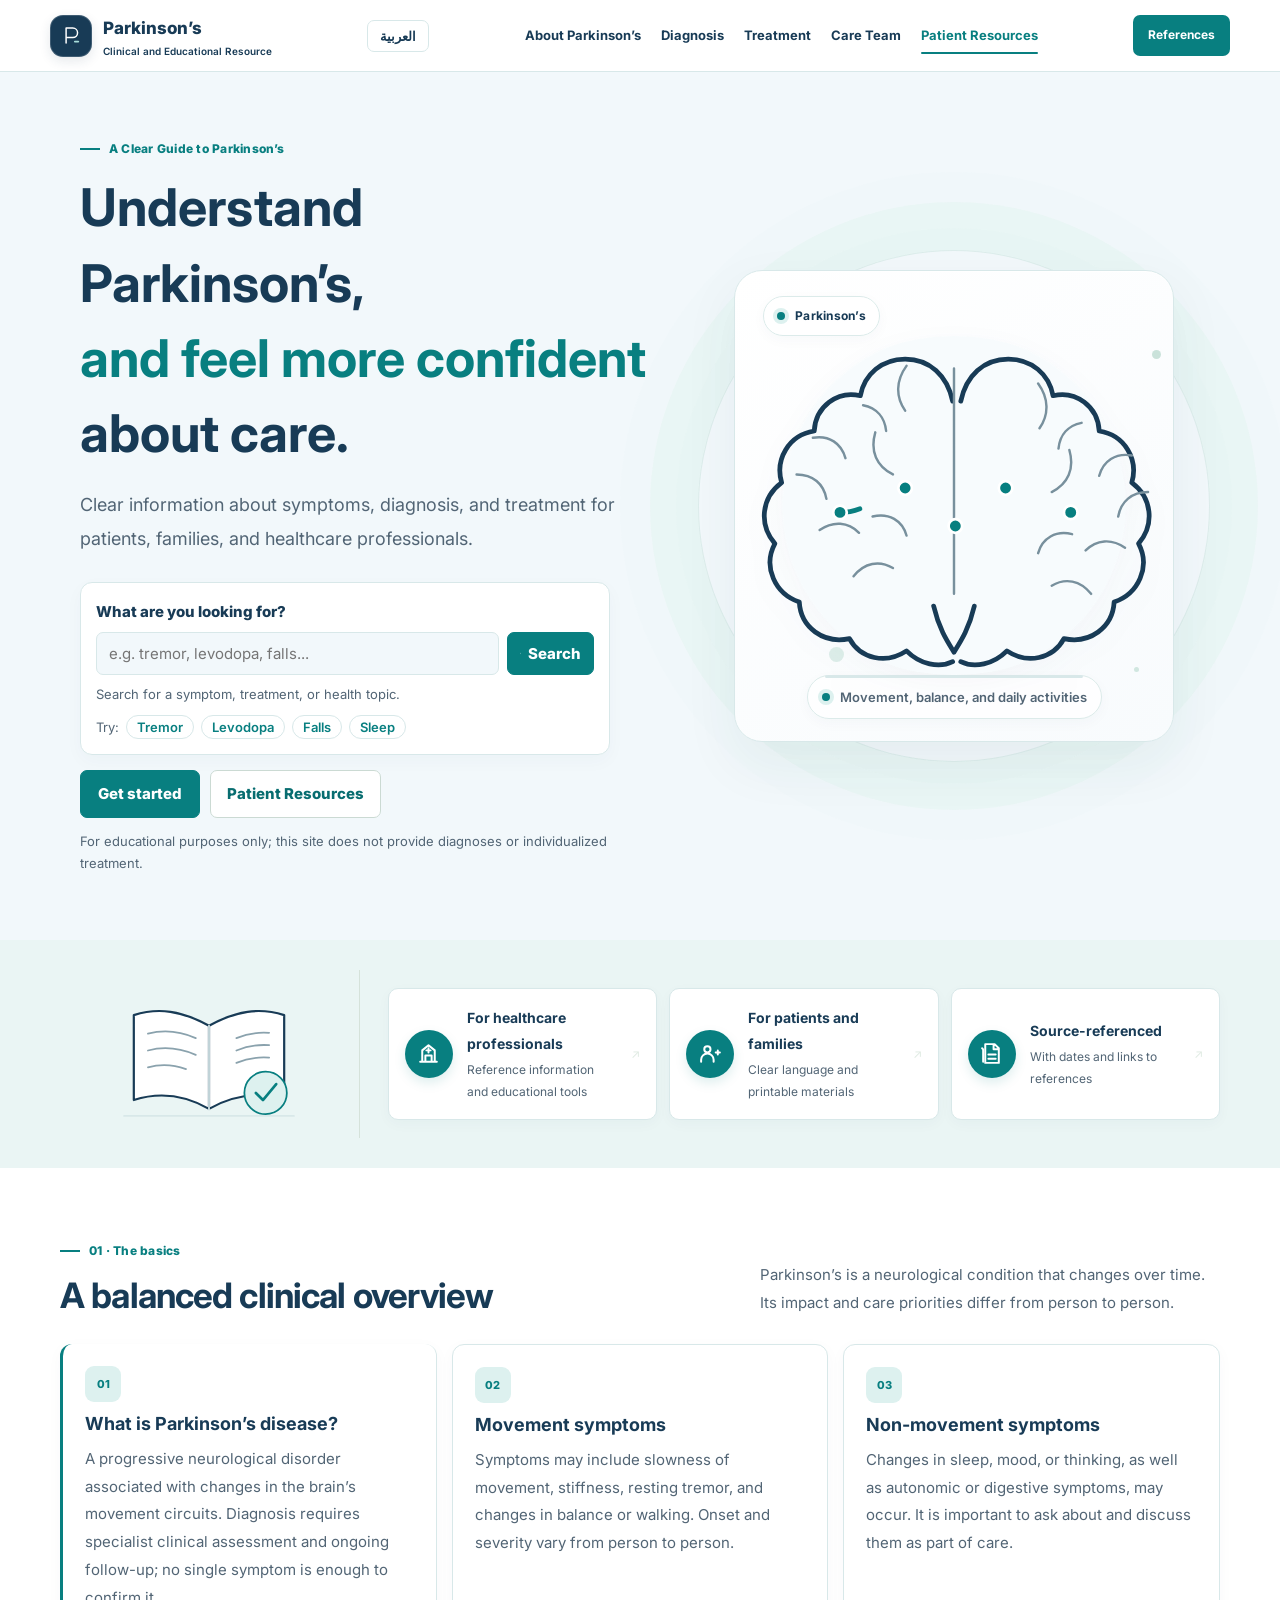
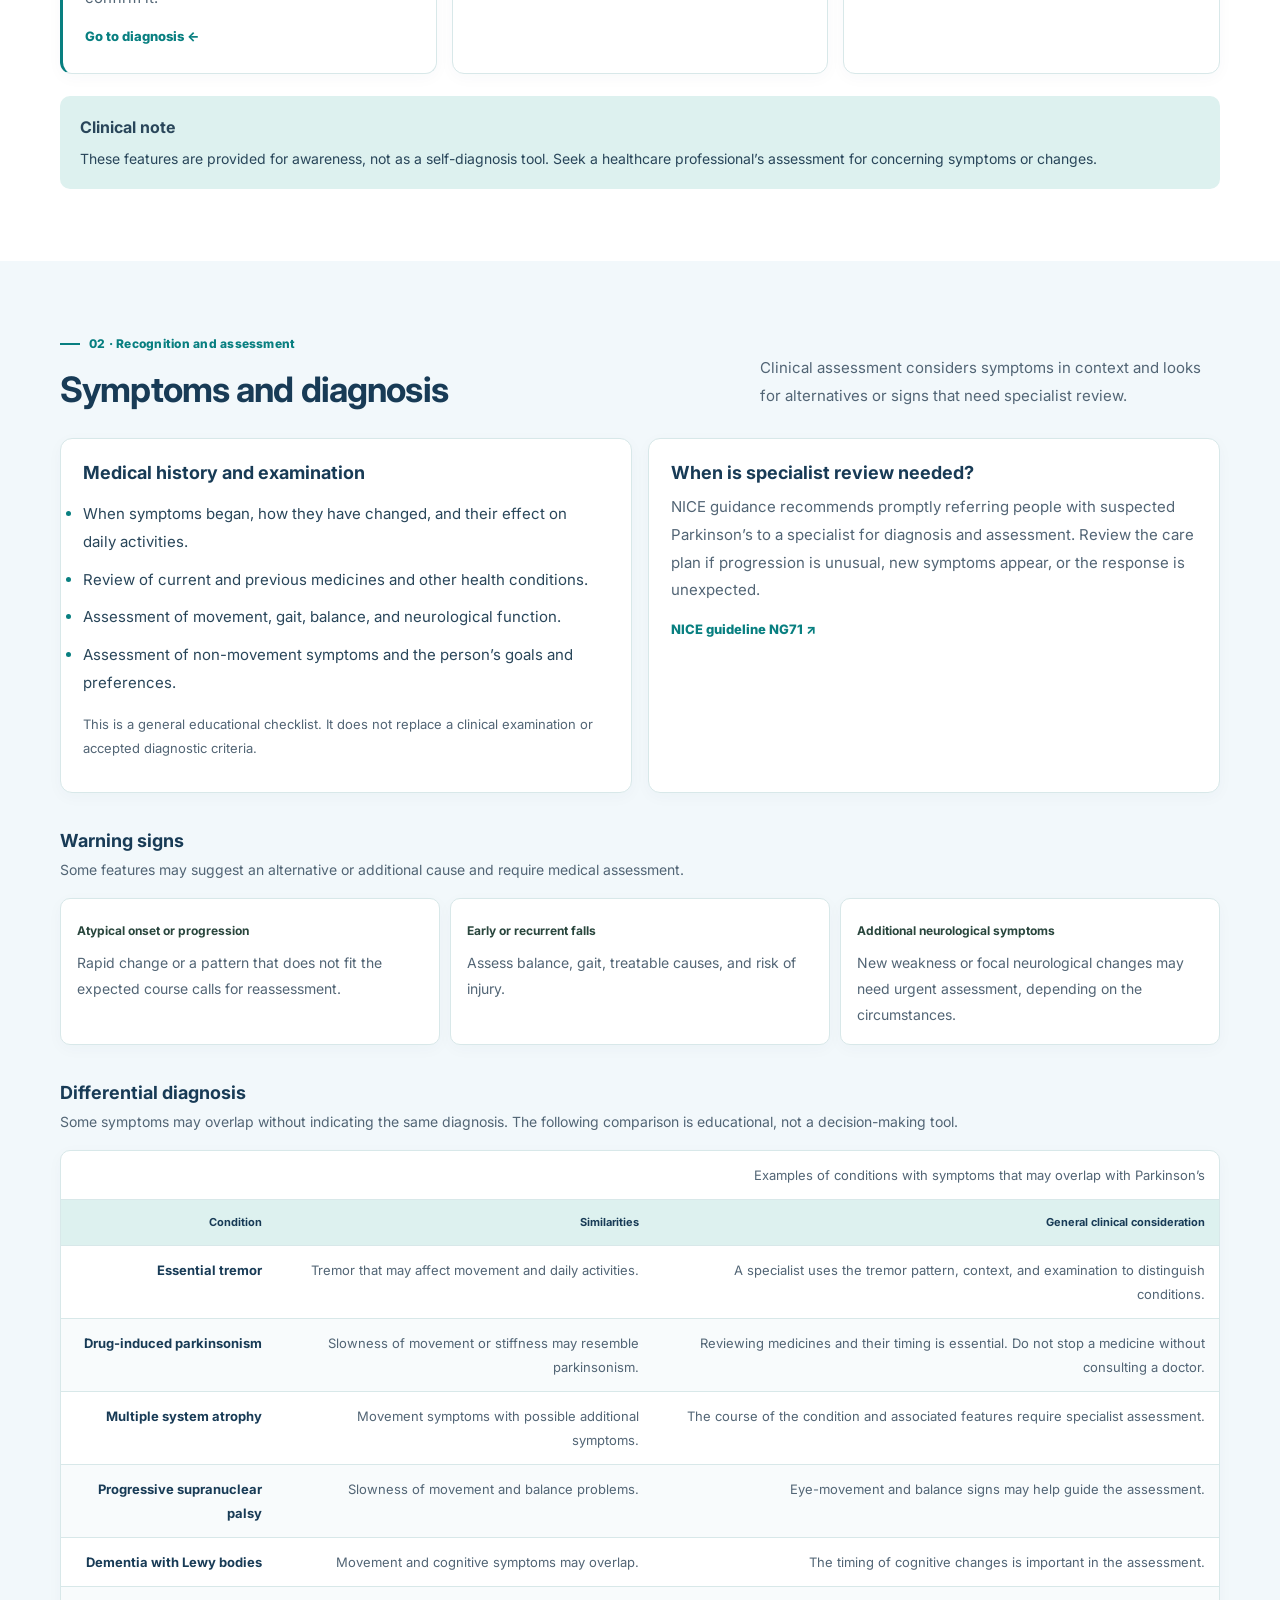
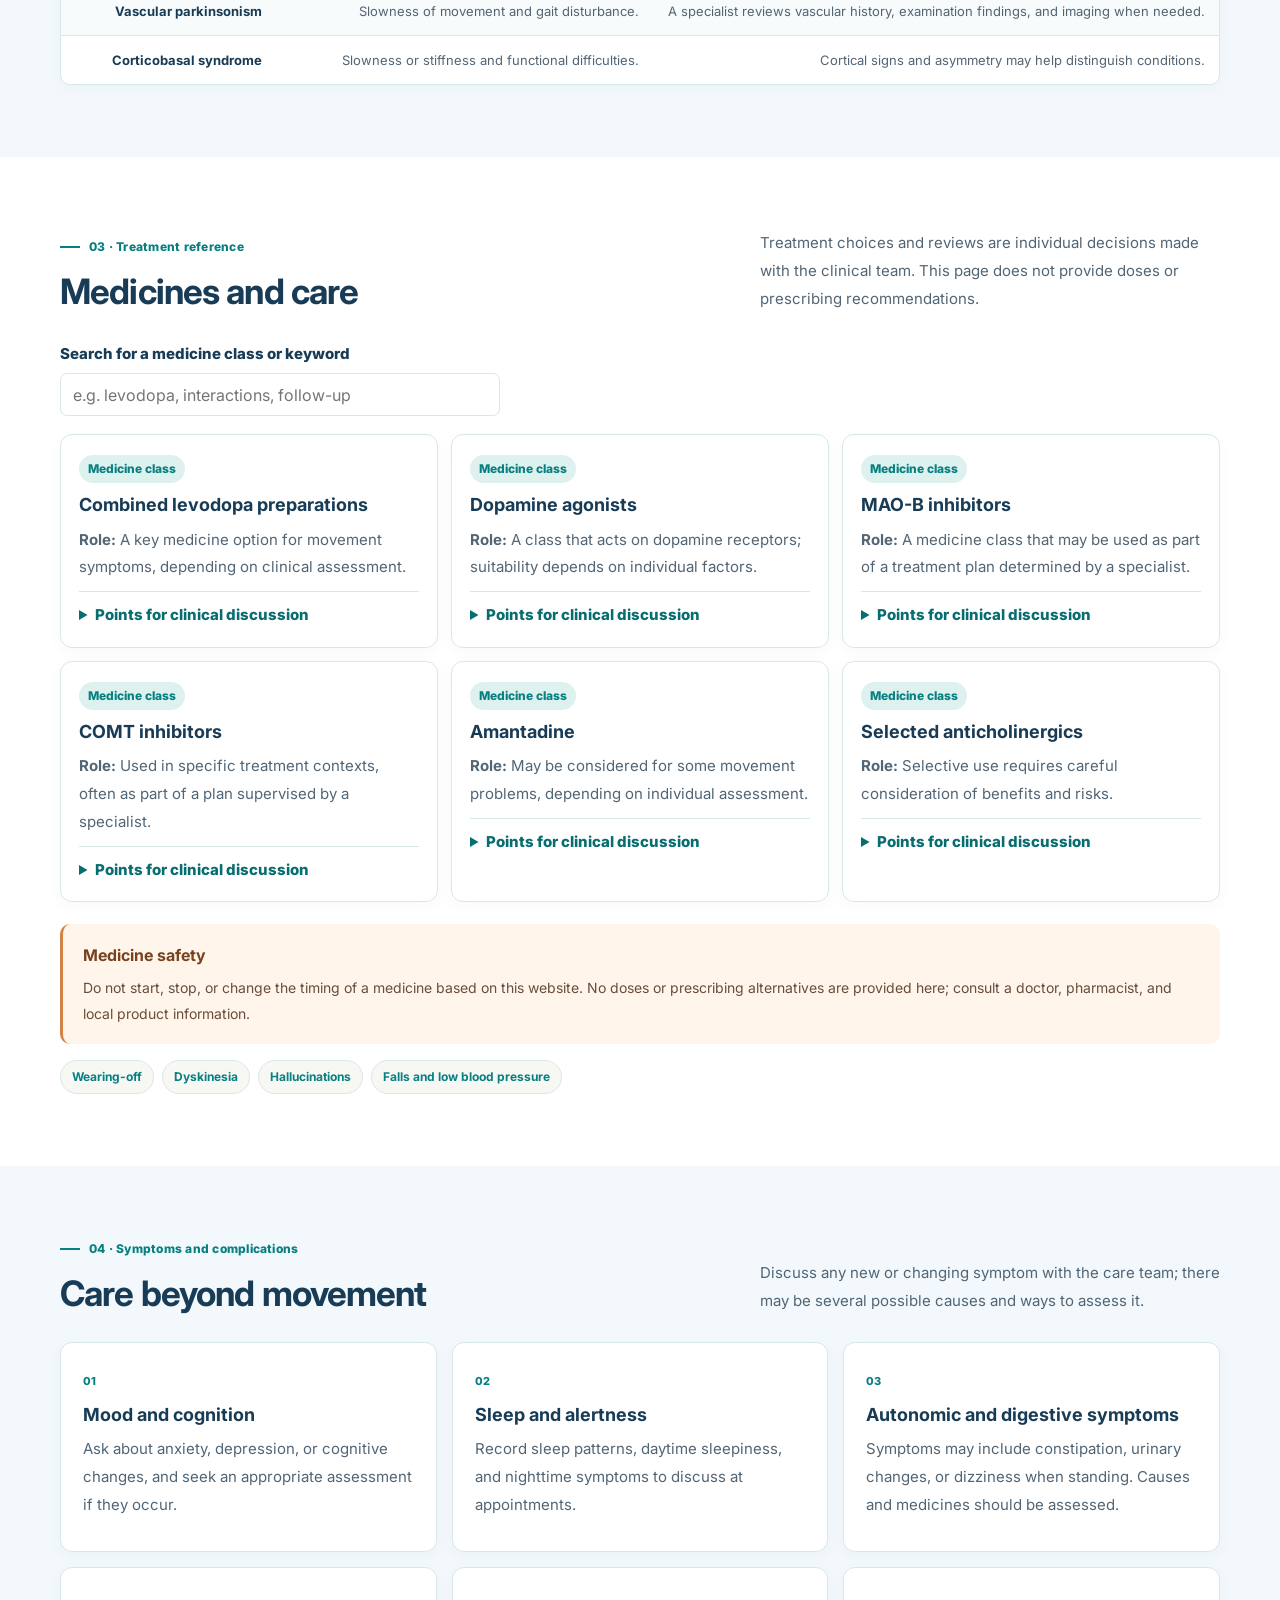
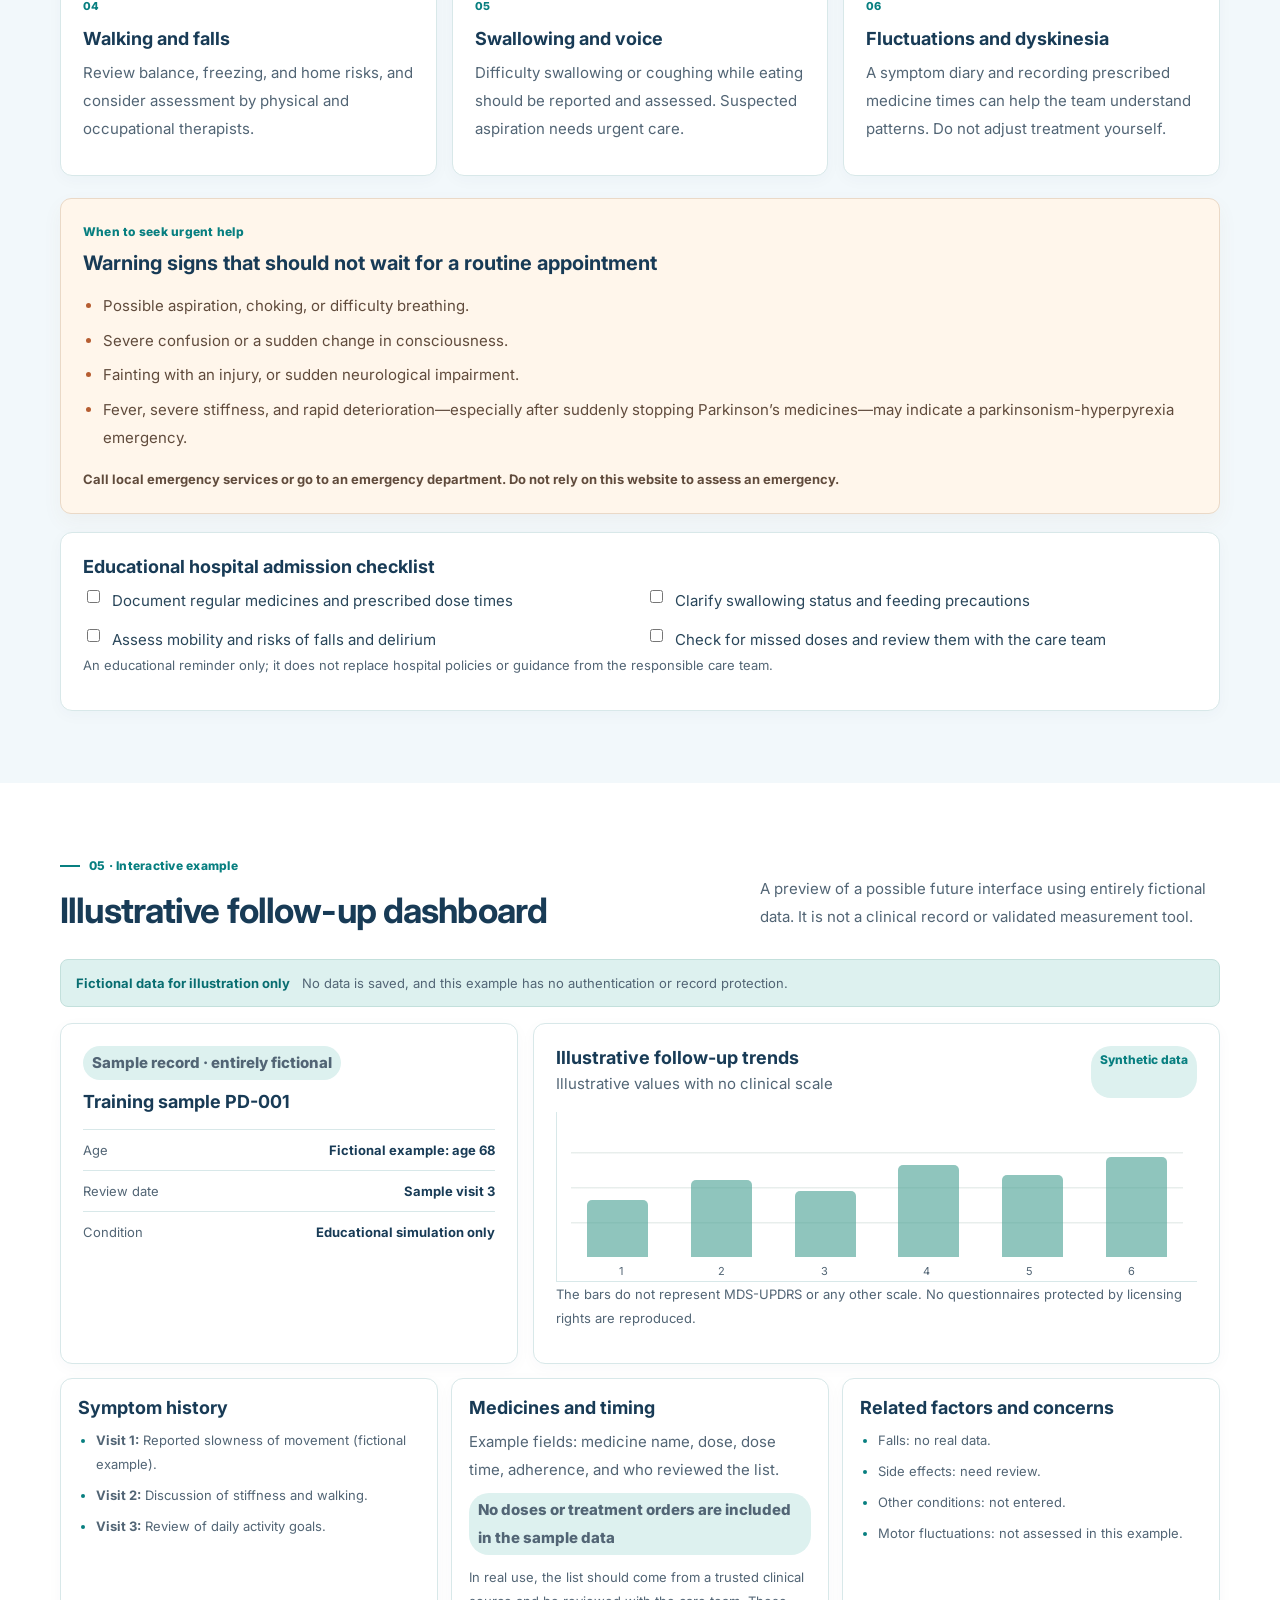
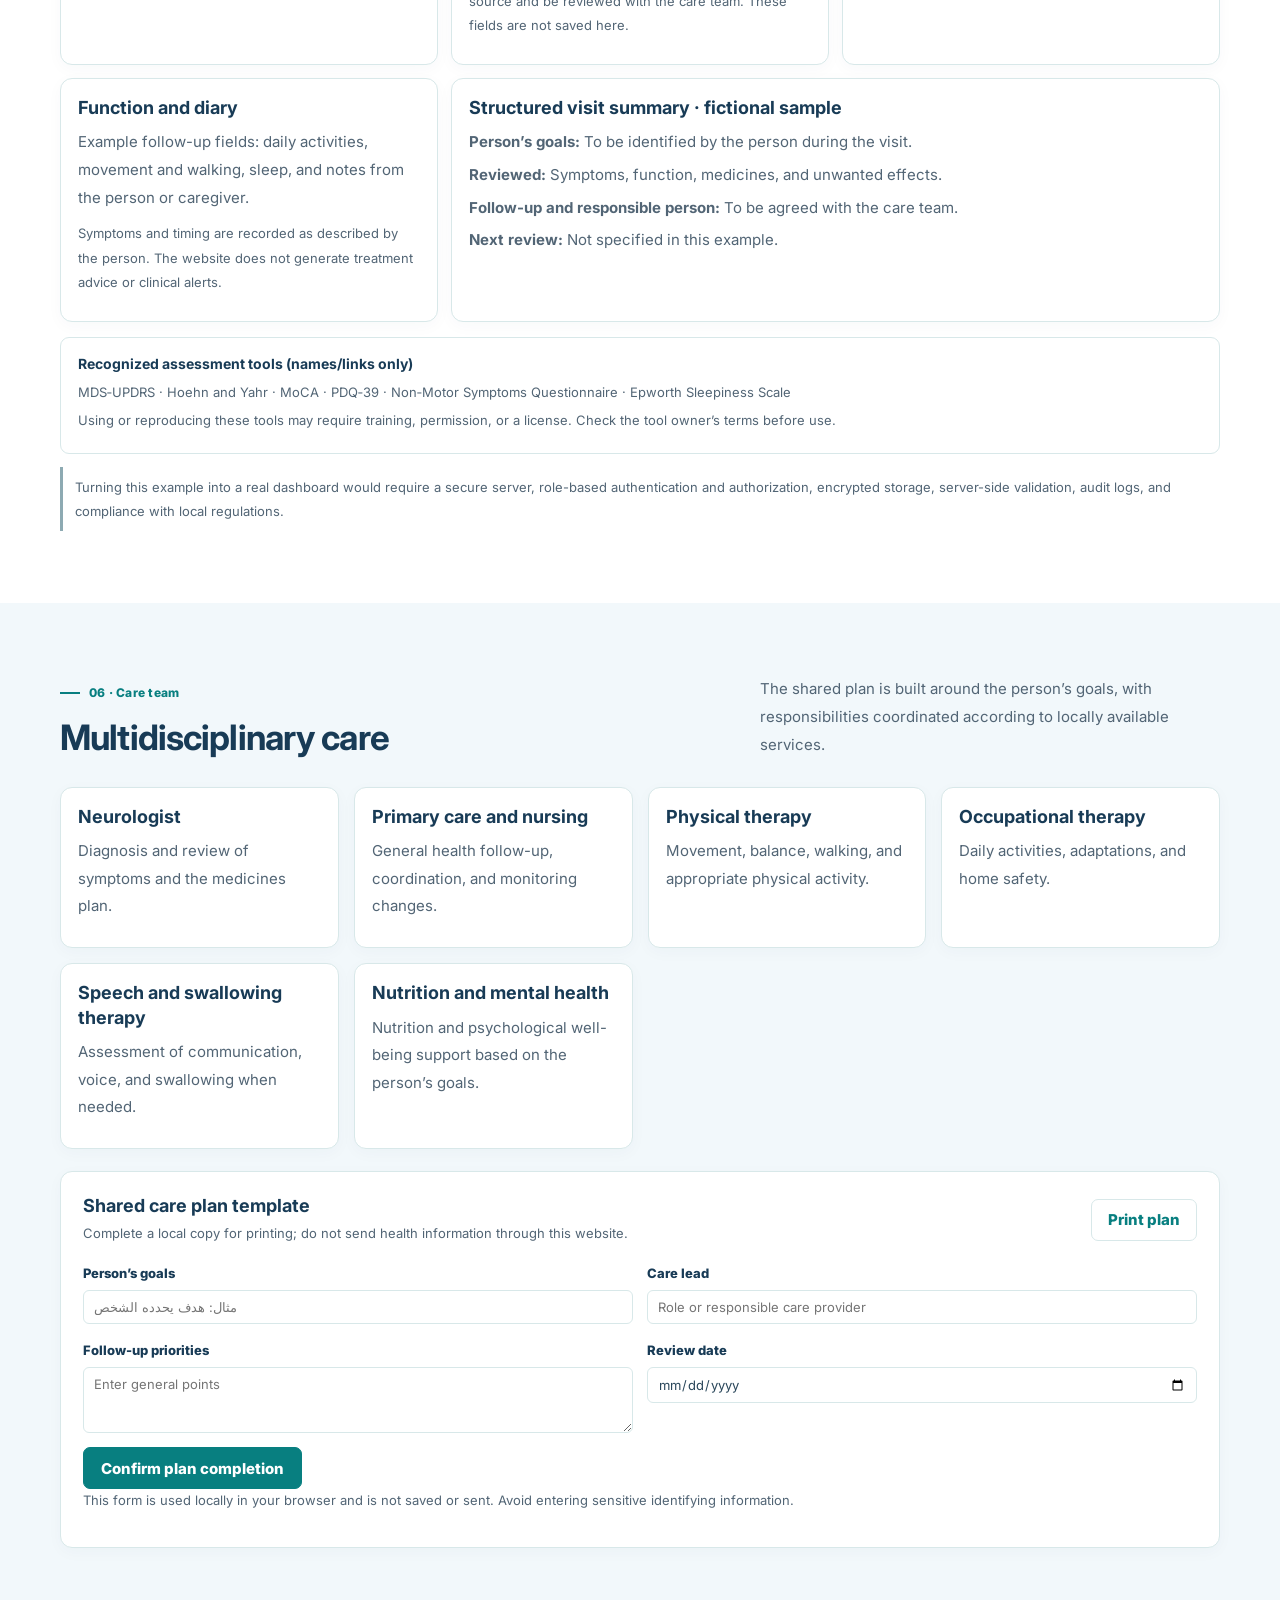
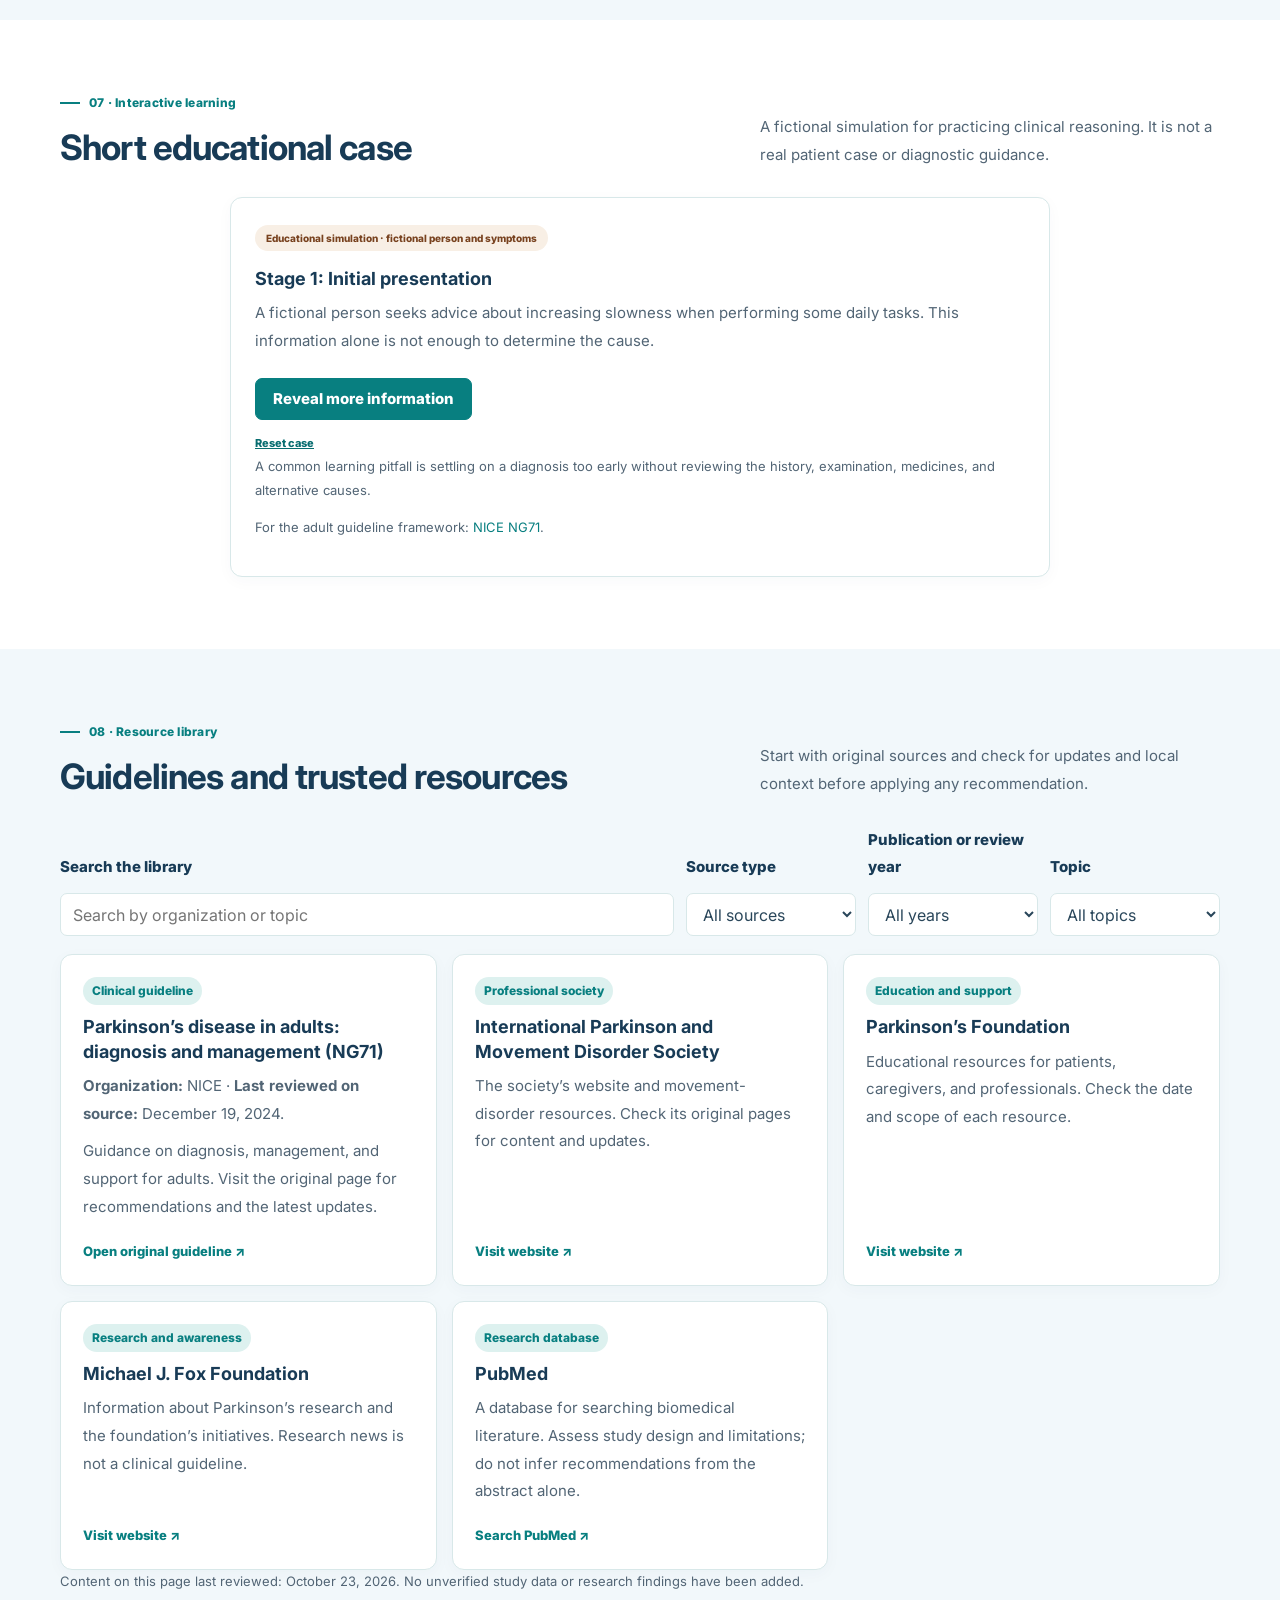
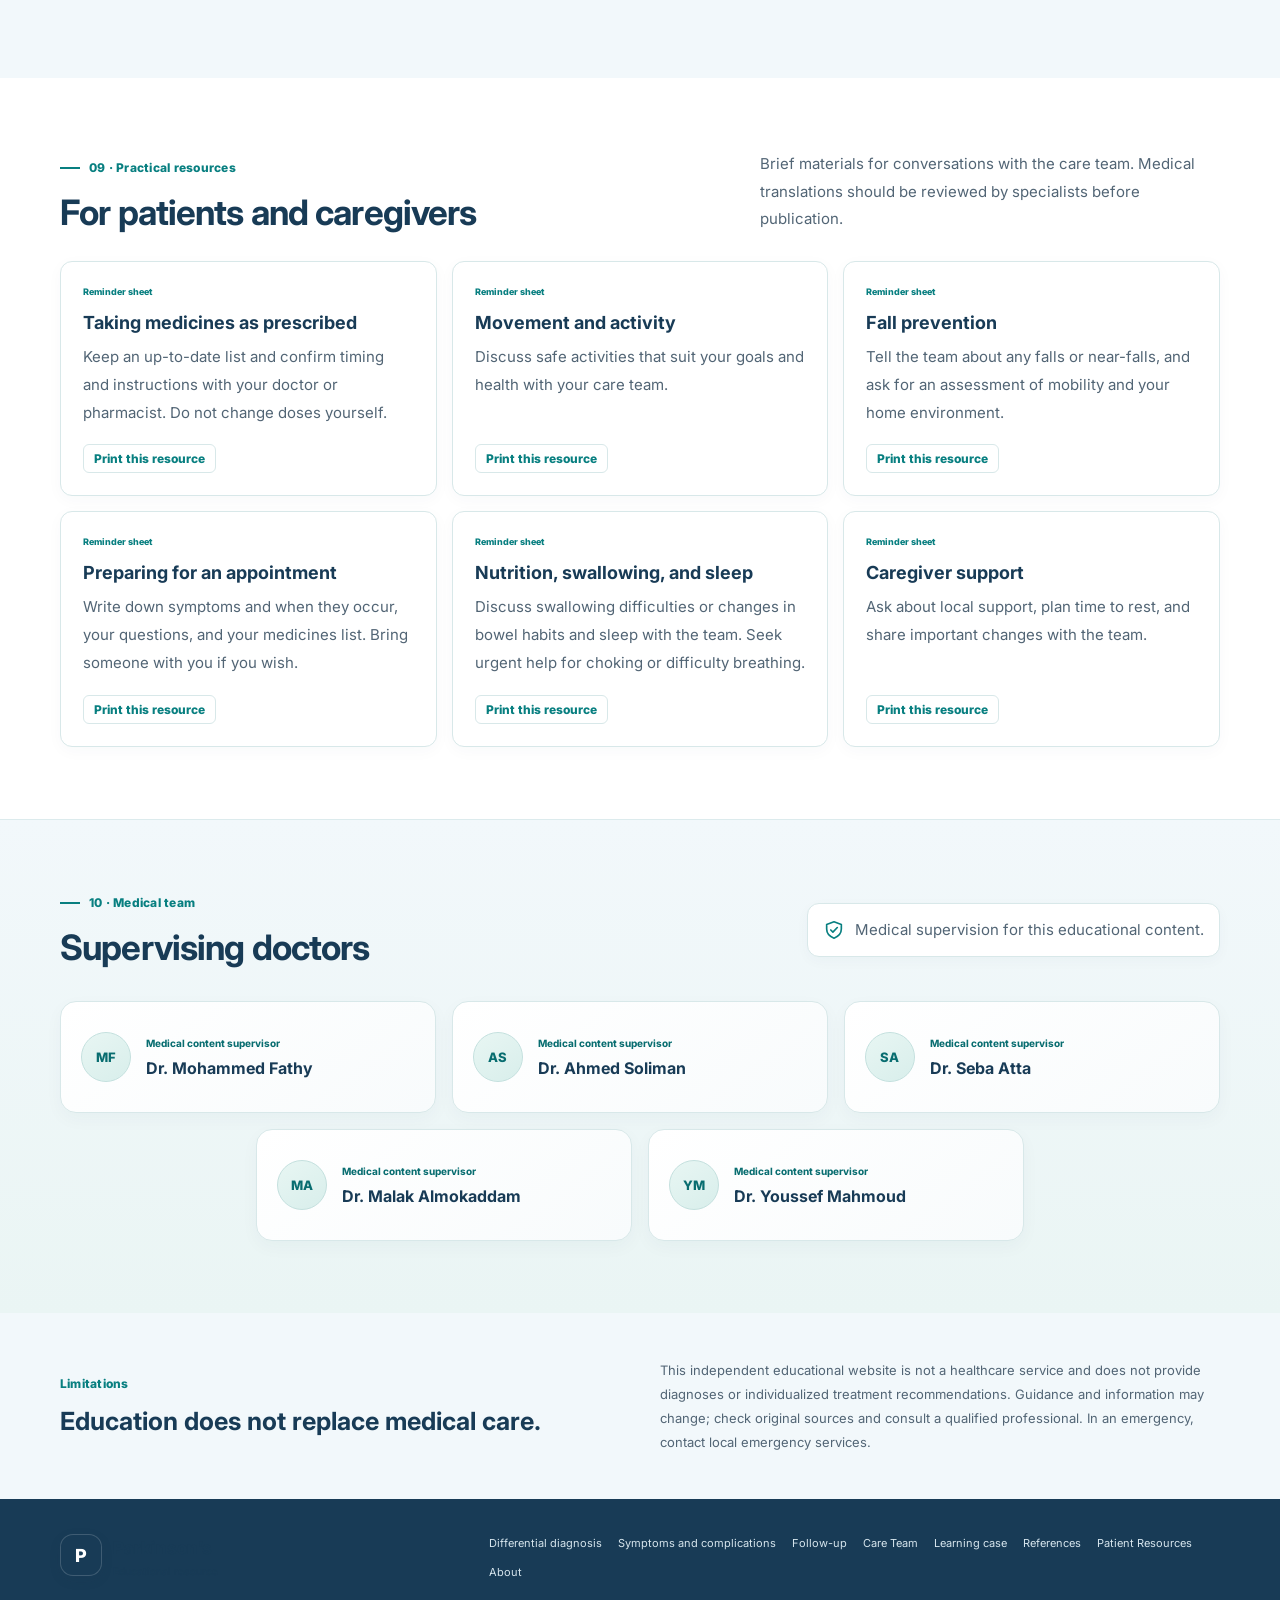
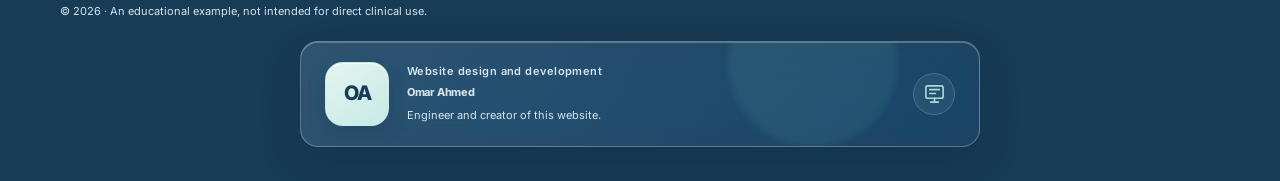
==== Finish Wepsite/index.html @ 9fa5487f "Add files via upload" ====
<!doctype html>
<html lang="en" dir="ltr">
  <head>
    <meta charset="UTF-8" />
    <meta name="viewport" content="width=device-width, initial-scale=1.0" />
    <meta
      name="description"
      content="An educational platform about Parkinson’s disease for healthcare professionals, patients, and caregivers."
    />
    <meta name="theme-color" content="#F2F8FB" />
    <title>Parkinson’s | Clinical and Educational Resource</title>
    <link rel="preconnect" href="https://fonts.googleapis.com" />
    <link rel="preconnect" href="https://fonts.gstatic.com" crossorigin />
    <link
      href="https://fonts.googleapis.com/css2?family=IBM+Plex+Sans+Arabic:wght@400;500;600;700&family=Inter:wght@400;500;600;700;800&display=swap"
      rel="stylesheet"
    />
    <link rel="stylesheet" href="style.css" />
    <script src="localize.js" defer></script>
    <script src="app.js" defer></script>
  </head>
  <body>
    <!-- رابط تجاوز الرأس والوصول إلى المحتوى -->
    <a class="skip-link" href="#main">تجاوز إلى المحتوى</a>
    <!-- رأس الموقع والهوية والتنقل بين الأقسام -->
    <header class="site-header">
      <a class="brand" href="#home" aria-label="باركنسون، الصفحة الرئيسية">
        <span class="brand-mark" aria-hidden="true">
          <svg viewBox="0 0 40 40" focusable="false">
            <path d="M12 31V9h10a7 7 0 0 1 0 14h-10"></path>
            <path d="M25 29h5"></path>
          </svg>
        </span>
        <span>باركنسون <small>مرجع سريري وتعليمي</small></span>
      </a>
      <button class="language-toggle" id="languageToggle" type="button" lang="ar" aria-label="Switch language to Arabic">العربية</button>
      <button
        class="menu-toggle"
        id="menuToggle"
        type="button"
        aria-expanded="false"
        aria-controls="primaryNav"
      >
        القائمة
      </button>
      <nav class="primary-nav" id="primaryNav" aria-label="التنقل الرئيسي">
        <a href="#overview">عن باركنسون</a>
        <a href="#diagnosis">التشخيص</a>
        <a href="#treatment">العلاج</a>
        <a href="#care">فريق الرعاية</a>
        <a href="#resources">موارد المرضى</a>
      </nav>
      <a class="header-cta" href="#library">المراجع</a>
    </header>

    <main id="main">
      <!-- الواجهة الرئيسية والبحث السريع في محتوى الموقع -->
      <section class="hero section-shell" id="home" aria-labelledby="heroTitle">
        <div class="hero-copy">
          <p class="eyebrow"><span></span> دليل عربي مبسّط</p>
          <h1 id="heroTitle">افهم باركنسون،<br /><em>وكن أقرب</em> <span>للرعاية.</span></h1>
          <p class="hero-lead">
            معلومات واضحة عن الأعراض والتشخيص والعلاج، للمرضى وعائلاتهم والمهنيين الصحيين.
          </p>
          <form class="global-search" id="globalSearchForm" role="search">
            <label for="globalSearch">عن ماذا تبحث؟</label>
            <div class="search-control">
              <input
                id="globalSearch"
                type="search"
                placeholder="مثال: الرعاش، ليفودوبا، السقوط..."
                aria-describedby="searchHint"
                autocomplete="off"
              />
              <button type="submit">
                <svg aria-hidden="true" viewBox="0 0 20 20" focusable="false">
                  <circle cx="8.5" cy="8.5" r="5.5"></circle>
                  <path d="m13 13 4 4"></path>
                </svg>
                <span>ابحث</span>
              </button>
            </div>
            <p class="search-hint" id="searchHint">ابحث عن عرض، علاج، أو موضوع صحي.</p>
            <div class="search-suggestions" aria-label="موضوعات مقترحة للبحث">
              <span>جرّب:</span>
              <button type="button" data-search-query="الرعاش">الرعاش</button>
              <button type="button" data-search-query="ليفودوبا">ليفودوبا</button>
              <button type="button" data-search-query="السقوط">السقوط</button>
              <button type="button" data-search-query="النوم">النوم</button>
            </div>
          </form>
          <div id="searchResults" class="search-results" role="region" aria-label="نتائج البحث" aria-live="polite" hidden></div>
          <div class="hero-actions">
            <a class="button button-primary" href="#overview">ابدأ من هنا</a>
            <a class="button button-secondary" href="#resources">موارد المرضى</a>
          </div>
          <p class="hero-disclaimer">
            محتوى تعليمي فقط؛ لا يقدّم تشخيصًا أو وصفة علاجية فردية.
          </p>
        </div>
        <div class="hero-art" aria-hidden="true">
          <div class="movement-visual">
            <div class="movement-visual-heading">
              <span class="movement-status"><span></span> <bdi dir="ltr">Parkinson’s</bdi></span>
            </div>
            <svg class="movement-illustration" viewBox="40 20 280 250" focusable="false">
              <path class="brain-outline" d="M179 68c-4-19-17-31-35-31-17 0-30 11-33 27-17-4-33 8-34 26-19 3-29 21-24 38-15 11-17 31-5 45-9 17 0 37 18 43 1 19 18 31 37 27 8 15 27 19 42 9 10 10 24 13 34 8m6-192c4-19 17-31 35-31 17 0 30 11 33 27 17-4 33 8 34 26 19 3 29 21 24 38 15 11 17 31 5 45 9 17 0 37-18 43-1 19-18 31-37 27-8 15-27 19-42 9-10 10-24 13-34 8"></path>
              <path class="brain-fold" d="M145 42c-8 11-8 23-1 33m-31-4c10 2 16 9 17 19m-54 5c12-2 21 4 24 15m-36 12c12 0 20 7 22 18m-5 23c10-7 21-6 29 2m-4 32c8-10 19-12 29-6m-13-100c-4 14 1 25 13 31m-15 31c12-3 22 3 25 14m97-112c8 11 8 23 1 33m31-4c-10 2-16 9-17 19m54 5c-12-2-21 4-24 15m36 12c-12 0-20 7-22 18m5 23c-10-7-21-6-29 2m4 32c-8-10-19-12-29-6m13-100c4 14-1 25-13 31m15 31c-12-3-22 3-25 14M180 44v166"></path>
              <path class="brain-stem" d="M165 219c4 17 10 26 15 34 5-8 11-17 15-34"></path>
              <path class="brain-pathway" d="M96 150c23 0 32-18 48-18 17 0 20 28 37 28s20-28 37-28c16 0 25 18 48 18"></path>
              <circle class="brain-node" cx="96" cy="150" r="5"></circle>
              <circle class="brain-node" cx="144" cy="132" r="5"></circle>
              <circle class="brain-node" cx="181" cy="160" r="5"></circle>
              <circle class="brain-node" cx="218" cy="132" r="5"></circle>
              <circle class="brain-node" cx="266" cy="150" r="5"></circle>
              <path class="brain-ground" d="M86 271h188"></path>
            </svg>
            <div class="movement-caption">
              <span class="movement-caption-mark" aria-hidden="true"></span>
              <span>الحركة والتوازن والأنشطة اليومية</span>
            </div>
          </div>
        </div>
      </section>

      <!-- بطاقات مختصرة توجّه الزوار إلى أهم مسارات الموقع -->
      <section class="trust-strip" aria-label="نطاق المنصة">
        <div class="trust-strip-visual" aria-hidden="true">
          <svg viewBox="0 0 260 190" focusable="false">
            <path class="resource-book" d="M45 51c28-9 54-5 85 12v94c-28-16-57-19-85-10V51Zm170 0c-28-9-54-5-85 12v94c28-16 57-19 85-10V51Z"></path>
            <path class="resource-line" d="M61 72c19-5 38-2 54 5m-54 14c19-5 38-2 54 5m-54 14c15-4 29-3 43 2m57-35c12-5 23-7 37-6m-37 20c12-5 23-7 37-6m-37 20c12-5 23-7 37-6"></path>
            <path class="resource-spine" d="M130 63v95"></path>
            <circle class="resource-seal" cx="194" cy="139" r="24"></circle>
            <path class="resource-check" d="m183 139 8 8 15-18"></path>
            <path class="resource-ground" d="M34 165h192"></path>
          </svg>
        </div>
        <div class="trust-cards">
          <a class="trust-card" href="#diagnosis">
            <span class="trust-icon" aria-hidden="true"><svg viewBox="0 0 24 24" focusable="false"><path d="M4 20h16M6 20V9l6-5 6 5v11M9 20v-6h6v6"></path><path d="M10 9h4m-2-2v4"></path></svg></span>
            <span class="trust-copy"><strong>للمهنيين الصحيين</strong><span>معلومات مرجعية وأدوات تعليمية</span></span>
            <span class="trust-arrow" aria-hidden="true">↗</span>
          </a>
          <a class="trust-card" href="#resources">
            <span class="trust-icon" aria-hidden="true"><svg viewBox="0 0 24 24" focusable="false"><circle cx="9" cy="8" r="3"></circle><path d="M3 20v-2a6 6 0 0 1 12 0v2m2-9h4m-2-2v4"></path></svg></span>
            <span class="trust-copy"><strong>للمرضى والعائلات</strong><span>لغة واضحة ومواد قابلة للطباعة</span></span>
            <span class="trust-arrow" aria-hidden="true">↗</span>
          </a>
          <a class="trust-card" href="#library">
            <span class="trust-icon" aria-hidden="true"><svg viewBox="0 0 24 24" focusable="false"><path d="M6 3h9l4 4v14H6zM14 3v5h5M9 13h7m-7 4h7"></path><path d="m3 7 1 1v12"></path></svg></span>
            <span class="trust-copy"><strong>مراجَع بالمصادر</strong><span>مع تاريخ وروابط مرجعية</span></span>
            <span class="trust-arrow" aria-hidden="true">↗</span>
          </a>
        </div>
      </section>

      <!-- أساسيات مرض باركنسون والأعراض الشائعة -->
      <section class="content-section section-shell" id="overview">
        <div class="section-heading">
          <div><p class="eyebrow"><span></span> 01 · الأساسيات</p><h2>نظرة سريرية متوازنة</h2></div>
          <p>باركنسون حالة عصبية تتطور بمرور الوقت، ويختلف تأثيرها وأولويات الرعاية بين الأشخاص.</p>
        </div>
        <div class="overview-grid">
          <article class="info-card feature-card">
            <span class="card-icon" aria-hidden="true">01</span>
            <h3>ما هو مرض باركنسون؟</h3>
            <p>اضطراب عصبي تنكّسي يرتبط بتغيرات في دوائر الحركة بالدماغ. يتطلب التشخيص تقييمًا سريريًا متخصصًا ومتابعة مستمرة؛ ولا يكفي عرض واحد لتأكيده.</p>
            <a href="#diagnosis">انتقل إلى التشخيص <span aria-hidden="true">←</span></a>
          </article>
          <article class="info-card">
            <span class="card-icon" aria-hidden="true">02</span>
            <h3>أعراض حركية</h3>
            <p>قد تشمل بطء الحركة، التيبّس، الرعاش أثناء الراحة، وتغيرات التوازن أو المشي. قد تختلف البداية والشدة من شخص لآخر.</p>
          </article>
          <article class="info-card">
            <span class="card-icon" aria-hidden="true">03</span>
            <h3>أعراض غير حركية</h3>
            <p>قد تظهر تغيرات في النوم أو المزاج أو التفكير، وأعراض ذاتية أو هضمية. من المهم السؤال عنها ومناقشتها ضمن الرعاية.</p>
          </article>
        </div>
        <aside class="callout callout-neutral">
          <strong>نقطة سريرية</strong>
          <p>السمات المذكورة للتوعية وليست أداة تشخيص ذاتي. اطلب تقييمًا من مختص عند وجود أعراض أو تغيرات مقلقة.</p>
        </aside>
      </section>

      <!-- معلومات التقييم والتشخيص والتشخيص التفريقي -->
      <section class="content-section section-tint" id="diagnosis">
        <div class="section-shell">
          <div class="section-heading">
            <div><p class="eyebrow"><span></span> 02 · التعرّف والتقييم</p><h2>الأعراض والتشخيص</h2></div>
            <p>التقييم السريري يضع الأعراض في سياقها، ويبحث عن بدائل وعلامات تستلزم مراجعة متخصصة.</p>
          </div>
          <div class="two-column">
            <article class="content-card">
              <h3>محاور الفحص والتاريخ المرضي</h3>
              <ul class="check-list">
                <li>بداية الأعراض وتطورها وتأثيرها على الأنشطة اليومية.</li>
                <li>مراجعة الأدوية الحالية والسابقة والأمراض المصاحبة.</li>
                <li>فحص الحركة والمشية والتوازن والوظيفة العصبية.</li>
                <li>تقييم الأعراض غير الحركية وأهداف الشخص وتفضيلاته.</li>
              </ul>
              <p class="small-note">هذه قائمة تعليمية عامة، ولا تحل محل الفحص السريري أو معايير التشخيص المعتمدة.</p>
            </article>
            <article class="content-card">
              <h3>متى تلزم مراجعة متخصصة؟</h3>
              <p>توصي إرشادات NICE بإحالة الأشخاص المشتبه بإصابتهم بباركنسون بسرعة إلى مختص للتشخيص والتقييم. تُراجع الخطة عند ظهور تطور غير معتاد، أو أعراض جديدة، أو استجابة غير متوقعة.</p>
              <a class="text-link" href="https://www.nice.org.uk/guidance/ng71" target="_blank" rel="noopener noreferrer">إرشادات NICE NG71 <span aria-hidden="true">↗</span></a>
            </article>
          </div>
          <div class="section-subheading"><h3>علامات تستدعي الانتباه</h3><p>قد تثير بعض السمات الشك في تشخيص بديل أو سبب إضافي وتحتاج تقديرًا طبيًا.</p></div>
          <div class="red-flag-grid">
            <article><strong>بداية أو تطور غير نمطي</strong><p>تغير سريع أو نمط لا يتوافق مع المسار المتوقع يستدعي إعادة التقييم.</p></article>
            <article><strong>سقوط مبكر أو متكرر</strong><p>قيّم التوازن والمشية والأسباب القابلة للعلاج ومخاطر الإصابة.</p></article>
            <article><strong>أعراض عصبية مصاحبة</strong><p>ضعف أو تغيرات عصبية بؤرية جديدة تحتاج تقييمًا عاجلًا بحسب السياق.</p></article>
          </div>
          <div class="section-subheading" id="differential"><h3>التشخيص التفريقي</h3><p>التشابه في بعض الأعراض لا يعني تطابق التشخيص؛ المقارنة التالية للتعليم وليست أداة قرار.</p></div>
          <div class="table-wrap">
            <table>
              <caption>أمثلة لحالات قد تتداخل أعراضها مع باركنسون</caption>
              <thead><tr><th scope="col">الحالة</th><th scope="col">وجه التشابه</th><th scope="col">اعتبار سريري عام</th></tr></thead>
              <tbody>
                <tr><th scope="row">الرعاش الأساسي</th><td>رعاش قد يؤثر على الحركة والمهام اليومية.</td><td>نمط الرعاش والسياق والفحص يساعد المختص في التمييز.</td></tr>
                <tr><th scope="row">باركنسونية دوائية</th><td>بطء حركة أو تيبّس قد يشبه الباركنسونية.</td><td>مراجعة الأدوية والتوقيت ضرورية؛ لا توقف دواءً دون الطبيب.</td></tr>
                <tr><th scope="row">ضمور الأجهزة المتعدد</th><td>أعراض حركية مع أعراض أخرى محتملة.</td><td>تطور الحالة والسمات المصاحبة يستلزمان تقييمًا متخصصًا.</td></tr>
                <tr><th scope="row">الشلل فوق النووي التقدمي</th><td>بطء حركة ومشكلات في التوازن.</td><td>علامات حركة العين والتوازن قد توجه التقييم.</td></tr>
                <tr><th scope="row">الخرف بأجسام ليوي</th><td>قد تتداخل أعراض الحركة والإدراك.</td><td>التاريخ الزمني للتغيرات المعرفية مهم في التقييم.</td></tr>
                <tr><th scope="row">الباركنسونية الوعائية</th><td>بطء الحركة واضطراب المشي.</td><td>التاريخ الوعائي والفحص والتصوير عند الحاجة يراجعها المختص.</td></tr>
                <tr><th scope="row">المتلازمة القشرية القاعدية</th><td>بطء أو تيبّس وصعوبات وظيفية.</td><td>العلامات القشرية وعدم التناظر قد تساعد على التمييز.</td></tr>
              </tbody>
            </table>
          </div>
        </div>
      </section>

      <!-- مرجع الفئات الدوائية وملاحظات السلامة -->
      <section class="content-section section-shell" id="treatment">
        <div class="section-heading">
          <div><p class="eyebrow"><span></span> 03 · مرجع علاجي</p><h2>الأدوية والرعاية</h2></div>
          <p>اختيار العلاج ومراجعته قرار فردي بين الشخص والفريق السريري. لا تتضمن هذه الصفحة جرعات أو توصيات وصفية.</p>
        </div>
        <label class="field-label medication-search" for="medicationSearch">ابحث عن فئة دوائية أو كلمة مفتاحية</label>
        <input class="text-input" id="medicationSearch" type="search" placeholder="مثل: ليفودوبا، التداخلات، المتابعة" />
        <div class="medication-grid" id="medicationGrid">
          <article class="medication-card" data-search="ليفودوبا كاربيدوبا ليفودوبا مثبط dopa decarboxylase حركية">
            <span class="tag">فئة دوائية</span><h3>مستحضرات ليفودوبا المركبة</h3>
            <p><b>الدور:</b> خيار دوائي أساسي للأعراض الحركية وفق التقييم السريري.</p>
            <details><summary>نقاط للنقاش السريري</summary><p>راجع الاستجابة الحركية، التقلبات، الآثار غير المرغوبة والتداخلات في ضوء المرجع الدوائي المحلي. تختلف المستحضرات وطرق الإعطاء.</p></details>
          </article>
          <article class="medication-card" data-search="ناهضات الدوبامين dopamine agonist">
            <span class="tag">فئة دوائية</span><h3>ناهضات الدوبامين</h3>
            <p><b>الدور:</b> فئة تؤثر على مستقبلات الدوبامين؛ ملاءمتها تعتمد على عوامل الشخص.</p>
            <details><summary>نقاط للنقاش السريري</summary><p>ناقش النعاس، السلوك الاندفاعي، الهلوسة، مخاطر السقوط والاحتياطات بحسب النشرة والإرشادات المحلية.</p></details>
          </article>
          <article class="medication-card" data-search="مثبطات mao-b سيليجيلين راساجيلين safinamide">
            <span class="tag">فئة دوائية</span><h3>مثبطات MAO‑B</h3>
            <p><b>الدور:</b> فئة دوائية قد تُستخدم ضمن خطة علاجية يحددها المختص.</p>
            <details><summary>نقاط للنقاش السريري</summary><p>تحقق من الأدوية المصاحبة والتداخلات والاحتياطات من مرجع دوائي موثوق قبل أي قرار.</p></details>
          </article>
          <article class="medication-card" data-search="مثبطات comt انتاكابون أوبكابون">
            <span class="tag">فئة دوائية</span><h3>مثبطات COMT</h3>
            <p><b>الدور:</b> تُستخدم في سياقات علاجية محددة، غالبًا ضمن خطة يشرف عليها مختص.</p>
            <details><summary>نقاط للنقاش السريري</summary><p>راجع الهدف العلاجي، الآثار الجانبية المحتملة والتداخلات المعتمدة على المستحضر.</p></details>
          </article>
          <article class="medication-card" data-search="أمانتادين dyskinesia خلل الحركة">
            <span class="tag">فئة دوائية</span><h3>أمانتادين</h3>
            <p><b>الدور:</b> قد يُنظر فيه لبعض المشكلات الحركية وفق التقييم الفردي.</p>
            <details><summary>نقاط للنقاش السريري</summary><p>ناقش الوظائف المعرفية والكلوية والآثار الجانبية المحتملة مع الطبيب والصيدلي.</p></details>
          </article>
          <article class="medication-card" data-search="مضادات الكولين anticholinergic رعاش">
            <span class="tag">فئة دوائية</span><h3>مضادات كولينية مختارة</h3>
            <p><b>الدور:</b> استخدام انتقائي يتطلب تقديرًا دقيقًا للمنافع والمخاطر.</p>
            <details><summary>نقاط للنقاش السريري</summary><p>تزداد أهمية مراجعة الآثار المعرفية والذاتية ومخاطر السقوط، خصوصًا لدى كبار السن.</p></details>
          </article>
        </div>
        <p id="medicationEmpty" class="empty-message" hidden>لا توجد فئات مطابقة. جرّب كلمة أخرى.</p>
        <aside class="callout callout-warning">
          <strong>تنبيه دوائي</strong>
          <p>لا تبدأ دواءً أو توقفه أو تغيّر توقيته اعتمادًا على هذا الموقع. لا تُدرج هنا جرعات أو بدائل وصفية؛ راجع الطبيب والصيدلي ومعلومات المستحضر المحلية.</p>
        </aside>
        <div class="scenario-links" aria-label="موضوعات سريرية شائعة">
          <a href="#complications">تذبذب نهاية الجرعة</a><a href="#complications">خلل الحركة</a><a href="#complications">الهلوسة</a><a href="#complications">السقوط وهبوط الضغط</a>
        </div>
      </section>

      <!-- الأعراض والمضاعفات ومتى تطلب الرعاية العاجلة -->
      <section class="content-section section-tint" id="complications">
        <div class="section-shell">
          <div class="section-heading">
            <div><p class="eyebrow"><span></span> 04 · الأعراض والمضاعفات</p><h2>رعاية تتجاوز الحركة</h2></div>
            <p>ناقش أي عرض جديد أو متغير مع الفريق المعالج؛ فقد تكون هناك أسباب متعددة وطرق تقييم مختلفة.</p>
          </div>
          <div class="complication-grid">
            <article><span>01</span><h3>المزاج والإدراك</h3><p>اسأل عن القلق أو الاكتئاب أو التغيرات المعرفية، واطلب تقييمًا مناسبًا عند ظهورها.</p></article>
            <article><span>02</span><h3>النوم واليقظة</h3><p>سجل نمط النوم والنعاس النهاري والأعراض الليلية لمناقشتها في الزيارة.</p></article>
            <article><span>03</span><h3>الجهاز الذاتي والهضم</h3><p>قد تشمل الأعراض الإمساك أو تغيرات التبول أو الدوخة عند الوقوف؛ يلزم تقييم الأسباب والأدوية.</p></article>
            <article><span>04</span><h3>المشي والسقوط</h3><p>راجع التوازن والتجمد ومخاطر المنزل، وفكر في تقييم العلاج الطبيعي والوظيفي.</p></article>
            <article><span>05</span><h3>البلع والصوت</h3><p>صعوبة البلع أو السعال مع الطعام تستدعي الإبلاغ والتقييم؛ الاشتباه بالشفط يحتاج عناية عاجلة.</p></article>
            <article><span>06</span><h3>التقلبات وخلل الحركة</h3><p>مفكرة الأعراض وتوقيت الأدوية كما وُصفت تساعد الفريق على فهم النمط، دون تعديل ذاتي للعلاج.</p></article>
          </div>
          <div class="urgent-panel">
            <div><p class="eyebrow">متى تطلب المساعدة العاجلة؟</p><h3>علامات إنذار لا تنتظر المراجعة الروتينية</h3></div>
            <ul>
              <li>اشتباه شفط أو اختناق أو صعوبة تنفس.</li>
              <li>ارتباك شديد أو تغير وعي مفاجئ.</li>
              <li>إغماء مع إصابة، أو عجز عصبي مفاجئ.</li>
              <li>حمّى وتيبّس شديد وتدهور حاد، خصوصًا بعد انقطاع مفاجئ عن أدوية باركنسون؛ احتمال متلازمة فرط الحرارة المرتبطة بالباركنسونية طارئ طبي.</li>
            </ul>
            <p>اتصل بخدمات الطوارئ المحلية أو توجّه إلى قسم الطوارئ. لا تعتمد على هذا الموقع لتقييم حالة عاجلة.</p>
          </div>
          <div class="content-card admission-card">
            <h3>قائمة مراجعة تعليمية عند دخول المستشفى</h3>
            <div class="checklist">
              <label><input type="checkbox" /> توثيق الأدوية المعتادة وتوقيت الجرعات الموصوفة</label>
              <label><input type="checkbox" /> توضيح حالة البلع واحتياطات التغذية</label>
              <label><input type="checkbox" /> تقييم الحركة ومخاطر السقوط والهذيان</label>
              <label><input type="checkbox" /> التحقق من الجرعات الفائتة ومراجعتها مع الفريق</label>
            </div>
            <p class="small-note">قائمة تذكير تعليمية؛ لا تستبدل سياسات المستشفى أو توجيه الفريق المسؤول.</p>
          </div>
        </div>
      </section>

      <!-- نموذج توضيحي لمتابعة الأعراض والبيانات -->
      <section class="content-section section-shell" id="monitoring">
        <div class="section-heading">
          <div><p class="eyebrow"><span></span> 05 · نموذج تفاعلي</p><h2>لوحة متابعة توضيحية</h2></div>
          <p>معاينة لواجهة مستقبلية باستخدام بيانات افتراضية بالكامل، وليست سجلًا سريريًا أو أداة قياس معتمدة.</p>
        </div>
        <div class="demo-banner"><strong>بيانات خيالية للتوضيح فقط</strong><span>لا تُحفظ أي بيانات، ولا توجد مصادقة أو حماية سجلات في هذا النموذج.</span></div>
        <div class="dashboard-grid">
          <article class="content-card demo-profile">
            <p class="tag">سجل تجريبي · خيالي بالكامل</p><h3>عينة تدريبية PD‑001</h3>
            <dl><div><dt>العمر</dt><dd>مثال افتراضي: ٦٨ عامًا</dd></div><div><dt>تاريخ المراجعة</dt><dd>زيارة تجريبية ٣</dd></div><div><dt>الحالة</dt><dd>محاكاة تعليمية فقط</dd></div></dl>
          </article>
          <article class="content-card chart-card">
            <div class="chart-heading"><div><h3>اتجاهات متابعة توضيحية</h3><p>قيم شكلية بلا مقياس سريري</p></div><span class="tag">بيانات اصطناعية</span></div>
            <div class="demo-chart" role="img" aria-label="رسم توضيحي لأشرطة افتراضية لا تمثل قياسات سريرية">
              <div class="chart-bars"><span style="--bar:42%"></span><span style="--bar:57%"></span><span style="--bar:49%"></span><span style="--bar:68%"></span><span style="--bar:61%"></span><span style="--bar:74%"></span></div>
              <div class="chart-labels"><span>١</span><span>٢</span><span>٣</span><span>٤</span><span>٥</span><span>٦</span></div>
            </div>
            <p class="small-note">لا تمثل الأعمدة MDS‑UPDRS أو أي مقياس؛ لم تُعرض استبيانات محمية بحقوق الترخيص.</p>
          </article>
        </div>
        <div class="dashboard-details">
          <article class="content-card">
            <h3>تاريخ الأعراض</h3>
            <ul class="demo-list"><li><b>زيارة ١:</b> بطء حركة مُبلّغ عنه (مثال خيالي).</li><li><b>زيارة ٢:</b> مناقشة التيبّس والمشي.</li><li><b>زيارة ٣:</b> مراجعة أهداف النشاط اليومي.</li></ul>
          </article>
          <article class="content-card">
            <h3>الأدوية والتوقيت</h3>
            <p>حقول العرض: اسم المستحضر، الجرعة، وقت الجرعة، الالتزام، والجهة التي راجعت القائمة.</p>
            <p class="tag">لا توجد جرعات أو أوامر علاجية ضمن بيانات العينة</p>
            <p class="small-note">في الاستخدام الحقيقي تُنقل القائمة من مصدر سريري موثوق وتُراجع مع الفريق؛ هذه الحقول غير محفوظة هنا.</p>
          </article>
          <article class="content-card">
            <h3>عوامل ومشكلات مرافقة</h3>
            <ul class="demo-list"><li>سقوط: لا توجد بيانات فعلية.</li><li>أعراض جانبية: تحتاج مراجعة.</li><li>أمراض مصاحبة: غير مدخلة.</li><li>تقلبات حركية: غير مقيمة في النموذج.</li></ul>
          </article>
          <article class="content-card">
            <h3>الوظيفة والمفكرة</h3>
            <p>حقول متابعة تجريبية: أنشطة يومية، حركة ومشي، نوم، وملاحظات الشخص أو مقدم الرعاية.</p>
            <p class="small-note">تُسجل الأعراض والتوقيت كما يصفهما الشخص؛ لا ينتج الموقع توصية علاجية أو تنبيهًا سريريًا.</p>
          </article>
          <article class="content-card visit-summary">
            <h3>ملخص زيارة منظم · عينة خيالية</h3>
            <p><b>أهداف الشخص:</b> يحددها الشخص في الزيارة.</p>
            <p><b>ما تمت مراجعته:</b> الأعراض، الوظيفة، الأدوية والآثار غير المرغوبة.</p>
            <p><b>المتابعة والمسؤول:</b> تُتفق مع الفريق المعالج.</p>
            <p><b>موعد المراجعة التالي:</b> غير محدد في هذا المثال.</p>
          </article>
        </div>
        <div class="assessment-list">
          <h3>أدوات تقييم معروفة (روابط/أسماء فقط)</h3>
          <p>MDS‑UPDRS · Hoehn and Yahr · MoCA · PDQ‑39 · Non‑Motor Symptoms Questionnaire · Epworth Sleepiness Scale</p>
          <p class="small-note">استخدام الأدوات أو إعادة إنتاجها قد يتطلب تدريبًا أو إذنًا أو ترخيصًا. تحقّق من شروط مالك الأداة قبل الاستخدام.</p>
        </div>
        <p class="backend-note">يتطلب تحويل هذا النموذج إلى لوحة فعلية: خادمًا آمنًا، مصادقة وتفويضًا حسب الدور، تخزينًا مشفرًا، تحققًا خادميًا، وسجلات تدقيق وامتثالًا للأنظمة المحلية.</p>
      </section>

      <!-- فريق الرعاية وقالب خطة الرعاية المشتركة -->
      <section class="content-section section-tint" id="care">
        <div class="section-shell">
          <div class="section-heading">
            <div><p class="eyebrow"><span></span> 06 · فريق الرعاية</p><h2>رعاية متعددة التخصصات</h2></div>
            <p>تُبنى الخطة المشتركة حول أهداف الشخص، وتُنسق المسؤوليات بحسب الخدمات المتاحة محليًا.</p>
          </div>
          <div class="team-grid">
            <article><h3>طبيب أعصاب</h3><p>التشخيص ومراجعة الأعراض والخطة الدوائية.</p></article>
            <article><h3>الرعاية الأولية والتمريض</h3><p>متابعة الصحة العامة والتنسيق وملاحظة التغيرات.</p></article>
            <article><h3>العلاج الطبيعي</h3><p>الحركة والتوازن والمشي والنشاط البدني المناسب.</p></article>
            <article><h3>العلاج الوظيفي</h3><p>الأنشطة اليومية والتكيفات وسلامة البيئة المنزلية.</p></article>
            <article><h3>علاج النطق والبلع</h3><p>تقييم التواصل والصوت والبلع عند الحاجة.</p></article>
            <article><h3>التغذية والصحة النفسية</h3><p>دعم التغذية والرفاه النفسي بحسب أهداف الشخص.</p></article>
          </div>
          <div class="care-plan-wrap">
            <div class="care-plan-heading"><div><h3>قالب خطة رعاية مشتركة</h3><p>املأ نسخة محلية للطباعة؛ لا ترسل معلومات صحية عبر الموقع.</p></div><button class="button button-secondary print-button" id="printCarePlan" type="button">طباعة الخطة</button></div>
            <form id="carePlanForm" class="care-plan-form">
              <label>أهداف الشخص<input name="goals" type="text" placeholder="مثال: هدف يحدده الشخص" required /></label>
              <label>مسؤول الرعاية<input name="owner" type="text" placeholder="الدور أو مقدم الرعاية المسؤول" required /></label>
              <label>أولويات المتابعة<textarea name="priorities" rows="3" placeholder="اكتب نقاطًا عامة" required></textarea></label>
              <label>موعد المراجعة<input name="reviewDate" type="date" required /></label>
              <button class="button button-primary" type="submit">تأكيد اكتمال القالب</button>
              <p class="form-message" id="carePlanMessage" role="status" aria-live="polite"></p>
            </form>
            <p class="small-note">يُستخدم النموذج محليًا في المتصفح ولا يُحفظ أو يُرسل؛ تجنب إدخال بيانات تعريفية حساسة.</p>
          </div>
        </div>
      </section>

      <!-- حالة تعليمية تفاعلية للتدريب -->
      <section class="content-section section-shell" id="learning">
        <div class="section-heading">
          <div><p class="eyebrow"><span></span> 07 · تعلم تفاعلي</p><h2>حالة تعليمية قصيرة</h2></div>
          <p>محاكاة خيالية للتدريب على التفكير السريري، وليست حالة مريض حقيقي أو إرشادًا تشخيصيًا.</p>
        </div>
        <article class="case-card">
          <div class="case-label">محاكاة تعليمية · شخصية وأعراض خيالية</div>
          <div id="caseStage" aria-live="polite">
            <h3>المرحلة ١: العرض الأولي</h3>
            <p>شخص افتراضي يراجع بسبب بطء متزايد في أداء بعض المهام اليومية. لا تكفي هذه المعلومة وحدها لتحديد سبب الأعراض.</p>
            <button class="button button-primary" id="caseNext" type="button">اكشف مزيدًا من المعلومات</button>
          </div>
          <div id="caseQuestion" class="case-question" hidden>
            <h3>ما الخطوة التعليمية الأنسب التالية؟</h3>
            <fieldset>
              <legend>اختر إجابة واحدة</legend>
              <label><input type="radio" name="caseAnswer" value="a" /> تأكيد التشخيص اعتمادًا على العرض وحده.</label>
              <label><input type="radio" name="caseAnswer" value="b" /> أخذ تاريخ وفحص سريري ومراجعة الأدوية والبدائل.</label>
              <label><input type="radio" name="caseAnswer" value="c" /> بدء علاج دوائي دون تقييم إضافي.</label>
            </fieldset>
            <button class="button button-primary" id="caseSubmit" type="button">اعرض التغذية الراجعة</button>
            <p id="caseFeedback" class="feedback" role="status" aria-live="polite"></p>
          </div>
          <button class="text-button" id="caseReset" type="button">إعادة الحالة</button>
          <p class="small-note">خطأ شائع في الممارسة التعليمية: تثبيت التشخيص مبكرًا دون مراجعة التاريخ والفحص والأدوية والأسباب البديلة.</p>
          <p class="small-note">للاطلاع على إطار الإرشادات للبالغين: <a href="https://www.nice.org.uk/guidance/ng71" target="_blank" rel="noopener noreferrer">NICE NG71</a>.</p>
        </article>
      </section>

      <!-- مكتبة الإرشادات والمصادر المرجعية -->
      <section class="content-section section-tint" id="library">
        <div class="section-shell">
          <div class="section-heading">
            <div><p class="eyebrow"><span></span> 08 · مكتبة المصادر</p><h2>إرشادات ومصادر موثوقة</h2></div>
            <p>ابدأ بالمصادر الأصلية، وتحقق من التحديثات والسياق المحلي قبل تطبيق أي توصية.</p>
          </div>
          <div class="library-tools">
            <label class="field-label" for="librarySearch">ابحث في المكتبة</label>
            <input class="text-input" id="librarySearch" type="search" placeholder="ابحث بالجهة أو الموضوع" />
            <label class="field-label" for="libraryType">نوع المصدر</label>
            <select class="text-input" id="libraryType"><option value="all">كل المصادر</option><option value="guideline">إرشادات</option><option value="organization">منظمة/تثقيف</option><option value="database">قاعدة أبحاث</option></select>
            <label class="field-label" for="libraryYear">سنة النشر أو المراجعة</label>
            <select class="text-input" id="libraryYear"><option value="all">كل السنوات</option><option value="2024">2024</option><option value="unknown">غير مذكورة هنا</option></select>
            <label class="field-label" for="libraryTopic">الموضوع</label>
            <select class="text-input" id="libraryTopic"><option value="all">كل الموضوعات</option><option value="clinical">إرشادات سريرية</option><option value="education">تثقيف ودعم</option><option value="research">أبحاث</option></select>
          </div>
          <div class="resource-grid" id="libraryEntries">
            <article class="resource-card" data-type="guideline" data-year="2024" data-topic="clinical" data-search="nice ng71 guideline diagnosis management parkinsons disease">
              <span class="tag">إرشاد سريري</span><h3>Parkinson’s disease in adults: diagnosis and management (NG71)</h3>
              <p><b>الجهة:</b> NICE · <b>آخر مراجعة ظاهرة بالمصدر:</b> 19 ديسمبر 2024.</p>
              <p>إرشاد حول التشخيص والتدبير والدعم للأشخاص البالغين. راجع الصفحة الأصلية لمعرفة التوصيات وآخر التحديثات.</p>
              <a href="https://www.nice.org.uk/guidance/ng71" target="_blank" rel="noopener noreferrer">فتح الإرشاد الأصلي ↗</a>
            </article>
            <article class="resource-card" data-type="organization" data-year="unknown" data-topic="clinical" data-search="international parkinson movement disorder society mds">
              <span class="tag">جمعية تخصصية</span><h3>International Parkinson and Movement Disorder Society</h3>
              <p>موقع الجمعية وموارد اضطرابات الحركة. تُراجع صفحاتها الأصلية للتحقق من المحتوى والتحديثات.</p>
              <a href="https://www.movementdisorders.org" target="_blank" rel="noopener noreferrer">زيارة الموقع ↗</a>
            </article>
            <article class="resource-card" data-type="organization" data-year="unknown" data-topic="education" data-search="parkinson foundation patient caregiver education">
              <span class="tag">تثقيف ودعم</span><h3>Parkinson’s Foundation</h3>
              <p>مصادر تثقيفية للمرضى ومقدمي الرعاية والمهنيين؛ راجع تاريخ كل مادة ونطاقها.</p>
              <a href="https://www.parkinson.org" target="_blank" rel="noopener noreferrer">زيارة الموقع ↗</a>
            </article>
            <article class="resource-card" data-type="organization" data-year="unknown" data-topic="research" data-search="michael j fox foundation research parkinson">
              <span class="tag">بحث وتوعية</span><h3>Michael J. Fox Foundation</h3>
              <p>معلومات عن أبحاث باركنسون ومبادرات المؤسسة. الأخبار البحثية لا تعادل إرشادًا سريريًا.</p>
              <a href="https://www.michaeljfox.org" target="_blank" rel="noopener noreferrer">زيارة الموقع ↗</a>
            </article>
            <article class="resource-card" data-type="database" data-year="unknown" data-topic="research" data-search="pubmed research publications biomedical literature">
              <span class="tag">قاعدة أبحاث</span><h3>PubMed</h3>
              <p>قاعدة للبحث عن الأدبيات الطبية الحيوية. قيّم تصميم الدراسة والقيود ولا تستنتج التوصيات من الملخص وحده.</p>
              <a href="https://pubmed.ncbi.nlm.nih.gov" target="_blank" rel="noopener noreferrer">البحث في PubMed ↗</a>
            </article>
          </div>
          <p class="small-note">تاريخ مراجعة محتوى هذه الصفحة: <time datetime="2026-10-23">23 أكتوبر 2026</time>. لم تُضف بيانات دراسات أو نتائج بحثية غير متحقق منها.</p>
        </div>
      </section>

      <!-- مواد عملية قابلة للطباعة للمرضى ومقدمي الرعاية -->
      <section class="content-section section-shell" id="resources">
        <div class="section-heading">
          <div><p class="eyebrow"><span></span> 09 · موارد عملية</p><h2>للمرضى ومقدمي الرعاية</h2></div>
          <p>مواد موجزة للمحادثة مع فريق الرعاية. هذه النسخة باللغة العربية؛ الترجمة الطبية تحتاج مراجعة مختصين قبل النشر.</p>
        </div>
        <div class="leaflet-grid">
          <article class="leaflet-card"><span>ورقة تذكير</span><h3>الالتزام بالأدوية</h3><p>احتفظ بقائمة محدثة، وتحقق من التوقيت والتعليمات مع الطبيب أو الصيدلي. لا تغيّر الجرعات بنفسك.</p><button type="button" class="leaflet-print" data-print="leaflet">طباعة المادة</button></article>
          <article class="leaflet-card"><span>ورقة تذكير</span><h3>الحركة والنشاط</h3><p>ناقش نوع النشاط الآمن والملائم لأهدافك وحالتك الصحية مع فريق الرعاية.</p><button type="button" class="leaflet-print" data-print="leaflet">طباعة المادة</button></article>
          <article class="leaflet-card"><span>ورقة تذكير</span><h3>الوقاية من السقوط</h3><p>أخبر الفريق بأي سقوط أو شبه سقوط، واطلب تقييم الحركة والبيئة المنزلية.</p><button type="button" class="leaflet-print" data-print="leaflet">طباعة المادة</button></article>
          <article class="leaflet-card"><span>ورقة تذكير</span><h3>الاستعداد للموعد</h3><p>دوّن الأعراض وتوقيتها والأسئلة وقائمة الأدوية، واصطحب مرافقًا إذا رغبت.</p><button type="button" class="leaflet-print" data-print="leaflet">طباعة المادة</button></article>
          <article class="leaflet-card"><span>ورقة تذكير</span><h3>التغذية والبلع والنوم</h3><p>ناقش صعوبات البلع أو تغيرات الأمعاء والنوم مع الفريق؛ اطلب المساعدة العاجلة عند الاختناق أو صعوبة التنفس.</p><button type="button" class="leaflet-print" data-print="leaflet">طباعة المادة</button></article>
          <article class="leaflet-card"><span>ورقة تذكير</span><h3>دعم مقدم الرعاية</h3><p>اطلب معلومات عن الدعم المحلي، وخطط للاستراحة وشارك التغيرات المهمة مع الفريق.</p><button type="button" class="leaflet-print" data-print="leaflet">طباعة المادة</button></article>
        </div>
      </section>

      <!-- تعريف الأطباء المشرفين على المحتوى التعليمي -->
      <section class="content-section section-tint medical-team-section" id="medical-team" aria-labelledby="medicalTeamTitle">
        <div class="section-shell">
          <div class="section-heading">
            <div><p class="eyebrow"><span></span> 10 · الفريق الطبي</p><h2 id="medicalTeamTitle">الأطباء المشرفون</h2></div>
            <p class="doctor-section-note">
              <svg viewBox="0 0 24 24" aria-hidden="true" focusable="false"><path d="M12 3 20 6v5c0 5-3.4 8.2-8 10-4.6-1.8-8-5-8-10V6l8-3Z"></path><path d="m8.5 12 2.3 2.3 4.8-5"></path></svg>
              <span>إشراف طبي على هذا المحتوى التعليمي.</span>
            </p>
          </div>
          <div class="doctor-grid">
            <article class="doctor-card"><span class="doctor-index" aria-hidden="true">MF</span><span class="doctor-info"><span class="doctor-role">الطبيب المشرف على المحتوى</span><h3>Dr. Mohammed Fathy</h3></span></article>
            <article class="doctor-card"><span class="doctor-index" aria-hidden="true">AS</span><span class="doctor-info"><span class="doctor-role">الطبيب المشرف على المحتوى</span><h3>Dr. Ahmed Soliman</h3></span></article>
            <article class="doctor-card"><span class="doctor-index" aria-hidden="true">SA</span><span class="doctor-info"><span class="doctor-role">الطبيب المشرف على المحتوى</span><h3>Dr. Seba Atta</h3></span></article>
            <article class="doctor-card"><span class="doctor-index" aria-hidden="true">MA</span><span class="doctor-info"><span class="doctor-role">الطبيب المشرف على المحتوى</span><h3>Dr. Malak Almokaddam</h3></span></article>
            <article class="doctor-card"><span class="doctor-index" aria-hidden="true">YM</span><span class="doctor-info"><span class="doctor-role">الطبيب المشرف على المحتوى</span><h3>Dr. Youssef Mahmoud</h3></span></article>
          </div>
        </div>
      </section>

      <!-- حدود استخدام الموقع والتنبيه التعليمي -->
      <section class="disclaimer-section" id="disclaimer">
        <div class="section-shell disclaimer-content">
          <div><p class="eyebrow">حدود الاستخدام</p><h2>التثقيف لا يستبدل الرعاية الطبية.</h2></div>
          <p>الموقع نموذج تعليمي مستقل، وليس خدمة صحية ولا يقدّم تشخيصًا أو توصيات علاجية فردية. قد تتغير الإرشادات والمعلومات؛ تحقّق من المصادر الأصلية واستشر مختصًا مؤهلًا. في الطوارئ، اتصل بخدمات الطوارئ المحلية.</p>
        </div>
      </section>
    </main>

    <!-- تذييل الموقع وروابطه وتعريف المصمم -->
    <footer class="site-footer">
      <a class="brand footer-brand" href="#home"><span class="brand-mark">P</span><span>باركنسون <small>مرجع تعليمي</small></span></a>
      <nav aria-label="روابط تذييل الصفحة"><a href="#diagnosis">التشخيص التفريقي</a><a href="#complications">الأعراض والمضاعفات</a><a href="#monitoring">المتابعة</a><a href="#care">فريق الرعاية</a><a href="#learning">حالة تعليمية</a><a href="#library">المراجع</a><a href="#resources">موارد المرضى</a><a href="#disclaimer">عن الموقع</a></nav>
      <p>© <span id="currentYear">2026</span> · نموذج تعليمي غير مخصص للاستخدام السريري المباشر.</p>
      <section class="designer-spotlight" aria-label="مصمم ومطور الموقع">
        <span class="designer-avatar" aria-hidden="true">OA</span>
        <div class="designer-copy">
          <p class="designer-label">تصميم وتطوير الموقع</p>
          <p class="designer-name"><bdi dir="ltr">Omar Ahmed</bdi></p>
          <p class="designer-role">مهندس، وصاحب تصميم وتطوير هذا الموقع.</p>
        </div>
        <span class="designer-sparkle" aria-hidden="true">
          <svg viewBox="0 0 24 24" focusable="false">
            <rect x="3" y="4" width="18" height="13" rx="2"></rect>
            <path d="M8 21h8m-4-4v4M7 8h10m-10 4h6"></path>
          </svg>
        </span>
      </section>
    </footer>
  </body>
</html>
---- Finish Wepsite/style.css ----
/* ألوان الهوية الطبية والخطوط الأساسية */
:root {
  color-scheme: light;
  --navy: #183b56;
  --ink: #183b56;
  --muted: #526575;
  --teal: #087f80;
  --teal-dark: #087f80;
  --green: #ddf1ef;
  --pale: #f2f8fb;
  --line: #d8e8e9;
  --white: #fff;
  --warning: #fff4e8;
  --warning-ink: #8d4b22;
  --shadow: 0 16px 40px #17364a12;
}

* { box-sizing: border-box; }
[hidden] { display: none !important; }
html { scroll-behavior: smooth; scroll-padding-top: 95px; }
body {
  margin: 0;
  background: var(--white);
  color: var(--ink);
  font-family: "Cairo", Tahoma, sans-serif;
  line-height: 1.75;
}
body, button, input, select, textarea { font-family: "Cairo", Tahoma, sans-serif; }
[lang="en"] body,
[lang="en"] button,
[lang="en"] input,
[lang="en"] select,
[lang="en"] textarea { font-family: "Segoe UI", Arial, sans-serif; }
a { color: var(--teal-dark); text-decoration: none; }
a:hover { text-decoration: underline; }
button, input, select, textarea { font-size: inherit; }
button { cursor: pointer; }
a[href], button:not(:disabled), summary, select, label,
input[type="checkbox"], input[type="radio"], [role="button"] { cursor: pointer; }
button:disabled { cursor: not-allowed; }
button:focus-visible, a:focus-visible, input:focus-visible, select:focus-visible,
textarea:focus-visible, summary:focus-visible {
  outline: 3px solid #e2a35d;
  outline-offset: 3px;
}
.skip-link {
  position: absolute;
  z-index: 100;
  top: 8px;
  right: 8px;
  padding: 8px 14px;
  transform: translateY(-160%);
  background: var(--navy);
  color: var(--white);
}
.skip-link:focus { transform: translateY(0); }
.section-shell { width: min(1160px, calc(100% - 48px)); margin-inline: auto; }

/* رأس الموقع والتنقل المتجاوب */
.site-header {
  position: sticky;
  z-index: 20;
  top: 0;
  display: flex;
  min-height: 78px;
  align-items: center;
  justify-content: space-between;
  gap: 20px;
  padding: 10px max(24px, calc((100% - 1280px) / 2));
  border-bottom: 1px solid #dce6e4d9;
  background: #ffffffed;
  backdrop-filter: blur(12px);
}
.brand { display: inline-flex; align-items: center; gap: 10px; color: var(--navy); font-weight: 800; white-space: nowrap; }
.brand:hover { text-decoration: none; }
.brand small { display: block; color: var(--muted); font-size: 10px; font-weight: 600; line-height: 1.3; }
.brand-mark {
  display: grid;
  width: 38px;
  height: 38px;
  place-items: center;
  border-radius: 12px;
  background: var(--teal);
  color: var(--white);
  font-size: 18px;
  direction: ltr;
}
.primary-nav { display: flex; flex-wrap: wrap; justify-content: center; gap: 4px 16px; }
.primary-nav a { padding: 8px 0; color: #4e626d; font-size: 12px; font-weight: 700; }
.primary-nav a:hover, .primary-nav a[aria-current="location"] { color: var(--teal-dark); }
.header-cta { border: 1px solid var(--line); border-radius: 8px; padding: 7px 13px; font-size: 12px; font-weight: 700; white-space: nowrap; }
.menu-toggle { display: none; }

/* الواجهة الرئيسية والبحث */
.hero {
  position: relative;
  isolation: isolate;
  display: grid;
  min-height: 570px;
  grid-template-columns: 1.05fr .95fr;
  align-items: center;
  gap: 52px;
  padding-block: 70px 55px;
  overflow: hidden;
  background-color: var(--pale);
}
.hero::before, .hero::after {
  position: absolute;
  z-index: 0;
  border: 1px solid #91c8b52a;
  border-radius: 50%;
  content: "";
  pointer-events: none;
}
.hero::before {
  top: 50%;
  right: 2%;
  width: 460px;
  height: 460px;
  transform: translateY(-50%);
  box-shadow: 0 0 0 24px #dff0e91a, 0 0 0 50px #dff0e910;
}
.hero::after {
  top: 18%;
  right: 10%;
  width: 11px;
  height: 11px;
  border: 0;
  background: #b7dacf70;
  box-shadow: 328px 278px 0 3px #c4e2d85c, -26px 306px 0 -2px #a6d1c44d;
}
.hero-copy, .hero-art {
  position: relative;
  z-index: 1;
}
.eyebrow { display: flex; align-items: center; gap: 9px; margin: 0 0 14px; color: var(--teal); font-size: 11px; font-weight: 800; letter-spacing: .02em; }
.eyebrow span { width: 20px; height: 2px; background: currentColor; }
h1, h2, h3, p { margin-top: 0; }
h1, h2, h3 { color: var(--navy); line-height: 1.35; }
h1 { margin-bottom: 16px; font-size: clamp(40px, 5vw, 66px); letter-spacing: -.04em; }
h1 em { color: var(--teal); font-style: normal; }
.hero-lead { max-width: 590px; margin-bottom: 26px; color: var(--muted); font-size: 16px; }
.global-search { max-width: 550px; padding: 16px; border: 1px solid var(--line); border-radius: 12px; background: var(--white); box-shadow: var(--shadow); }
.global-search > label, .field-label { display: block; margin-bottom: 6px; color: var(--navy); font-size: 12px; font-weight: 800; }
.search-control { display: flex; gap: 8px; }
.search-control input, .text-input { width: 100%; min-height: 43px; border: 1px solid var(--line); border-radius: 7px; padding: 9px 12px; background: #fff; color: var(--ink); }
.search-control input { min-width: 0; border-color: transparent; background: var(--pale); }
.search-control button, .button-primary { border: 1px solid var(--teal); border-radius: 7px; background: var(--teal); color: #fff; font-weight: 800; }
.search-control button { min-width: 74px; padding: 8px 12px; }
.search-hint { margin: 8px 0 0; color: var(--muted); font-size: 10px; }
.hero-actions { display: flex; flex-wrap: wrap; gap: 10px; margin-top: 18px; }
.button { display: inline-flex; min-height: 42px; align-items: center; justify-content: center; border-radius: 7px; padding: 9px 16px; font-size: 12px; font-weight: 800; }
.button:hover { text-decoration: none; transform: translateY(-1px); }
.button-primary { padding-inline: 17px; }
.button-secondary { border: 1px solid #c9dad6; background: #fff; color: var(--teal-dark); }
.hero-disclaimer { margin: 12px 0 0; color: var(--muted); font-size: 10px; }
.search-results { max-width: 550px; margin-top: 10px; border: 1px solid var(--line); border-radius: 9px; background: #fff; box-shadow: var(--shadow); }
.search-results ul { margin: 0; padding: 8px 26px 8px 12px; }
.search-results li { padding: 5px 0; color: var(--muted); font-size: 12px; }
.search-results a { font-weight: 700; }
.hero-art { position: relative; display: grid; min-height: 405px; place-items: center; }
.note-icon, .note-pulse { display: grid; width: 30px; height: 30px; place-items: center; border-radius: 50%; background: var(--green); color: var(--teal); font-size: 16px; }
/* بطاقات المسارات التعليمية */
.trust-strip { display: grid; grid-template-columns: repeat(3, 1fr); gap: 1px; padding: 18px max(24px, calc((100% - 1160px) / 2)); background: var(--navy); color: #fff; }
.trust-strip div { display: flex; flex-direction: column; padding: 8px 20px; }
.trust-strip strong { font-size: 13px; }
.trust-strip span { color: #c3d3d9; font-size: 10px; }

/* تنسيق أقسام المحتوى والبطاقات */
.content-section { padding-block: 82px; }
.section-tint { background: var(--pale); }
.section-heading { display: flex; align-items: end; justify-content: space-between; gap: 32px; margin-bottom: 30px; }
.section-heading h2 { margin: 0; font-size: clamp(27px, 3vw, 38px); letter-spacing: -.025em; }
.section-heading > p { max-width: 460px; margin: 0 0 3px; color: var(--muted); font-size: 13px; }
.overview-grid, .complication-grid, .team-grid, .leaflet-grid, .resource-grid { display: grid; grid-template-columns: repeat(3, minmax(0, 1fr)); gap: 15px; }
.info-card, .content-card, .medication-card, .resource-card, .leaflet-card, .complication-grid article, .team-grid article {
  border: 1px solid var(--line);
  border-radius: 11px;
  padding: 22px;
  background: #fff;
  box-shadow: 0 5px 20px #17364a08;
}
.info-card h3, .content-card h3, .medication-card h3, .resource-card h3, .leaflet-card h3, .complication-grid h3, .team-grid h3 { margin: 10px 0 8px; font-size: 17px; }
.info-card p, .content-card p, .medication-card p, .resource-card p, .leaflet-card p, .complication-grid p, .team-grid p { margin-bottom: 10px; color: var(--muted); font-size: 12px; }
.feature-card { border-top: 3px solid var(--teal); }
.card-icon { display: grid; width: 36px; height: 36px; place-items: center; border-radius: 9px; background: var(--green); color: var(--teal-dark); font-size: 11px; font-weight: 800; }
.info-card a { font-size: 11px; font-weight: 800; }
.callout { margin-top: 22px; border-radius: 9px; padding: 17px 20px; }
.callout p { margin: 4px 0 0; font-size: 12px; }
.callout-neutral { border-right: 3px solid var(--teal); background: #eef6f2; }
.callout-warning { border-right: 3px solid #d38345; background: var(--warning); color: var(--warning-ink); }
.callout-warning p { color: #694d3a; }
/* صناديق المعلومات والتنبيهات السريرية */
.two-column { display: grid; grid-template-columns: 1fr 1fr; gap: 16px; }
.content-card h3 { margin-top: 0; }
.check-list { display: grid; gap: 10px; padding: 0 20px 0 0; color: var(--ink); font-size: 12px; }
.check-list li::marker { color: var(--teal); }
.small-note { color: var(--muted); font-size: 10px !important; }
.text-link { display: inline-block; margin-top: 3px; font-size: 12px; font-weight: 800; }
.section-subheading { margin: 36px 0 15px; }
.section-subheading h3 { margin: 0 0 4px; font-size: 18px; }
.section-subheading p { margin: 0; color: var(--muted); font-size: 12px; }
.red-flag-grid { display: grid; grid-template-columns: repeat(3, 1fr); gap: 12px; }
.red-flag-grid article { border: 1px solid var(--line); border-radius: 8px; padding: 16px; background: #fff; }
.red-flag-grid strong { color: var(--navy); font-size: 12px; }
.red-flag-grid p { margin: 6px 0 0; color: var(--muted); font-size: 11px; }
/* الجداول وقوائم الأدوية */
.table-wrap { overflow-x: auto; border: 1px solid var(--line); border-radius: 10px; background: #fff; }
table { width: 100%; border-collapse: collapse; text-align: right; font-size: 11px; }
caption { padding: 12px 14px; color: var(--muted); text-align: right; }
th, td { min-width: 145px; border-top: 1px solid var(--line); padding: 12px 14px; vertical-align: top; }
thead th { background: #e8f1ee; color: var(--navy); font-size: 11px; }
tbody th { color: var(--navy); }
td { color: var(--muted); }
.medication-search { margin-bottom: 5px; }
.text-input { display: block; }
.medication-search + .text-input { max-width: 440px; margin-bottom: 18px; }
.medication-grid { display: grid; grid-template-columns: repeat(3, minmax(0, 1fr)); gap: 13px; }
.medication-card { padding: 18px; }
.tag { display: inline-block; border-radius: 20px; padding: 3px 9px; background: var(--green); color: var(--teal-dark); font-size: 9px; font-weight: 800; }
.medication-card h3 { font-size: 15px; }
.medication-card p { margin: 6px 0; }
.medication-card details { margin-top: 10px; border-top: 1px solid var(--line); padding-top: 9px; color: var(--muted); font-size: 11px; }
.medication-card summary { color: var(--teal-dark); font-weight: 800; cursor: pointer; }
.medication-card details p { margin-top: 8px; }
.empty-message { padding: 15px; color: var(--muted); font-size: 12px; }
.scenario-links { display: flex; flex-wrap: wrap; gap: 8px; margin-top: 16px; }
.scenario-links a { border: 1px solid var(--line); border-radius: 20px; padding: 5px 11px; background: #fff; font-size: 10px; font-weight: 700; }
.complication-grid { grid-template-columns: repeat(3, minmax(0, 1fr)); }
.complication-grid article { position: relative; min-height: 165px; }
.complication-grid article > span { color: var(--teal); font-size: 11px; font-weight: 800; }
.complication-grid h3 { margin-top: 8px; }
/* التنبيهات العاجلة ولوحة المتابعة */
.urgent-panel { margin-top: 22px; border: 1px solid #efc5a7; border-radius: 11px; padding: 22px; background: #fff8f2; }
.urgent-panel .eyebrow { margin-bottom: 7px; color: #a95229; }
.urgent-panel h3 { margin: 0; font-size: 20px; }
.urgent-panel ul { display: grid; gap: 7px; padding-right: 20px; color: #684b3a; font-size: 12px; }
.urgent-panel li::marker { color: #b65d31; }
.urgent-panel > p:last-child { margin-bottom: 0; color: #684b3a; font-size: 11px; font-weight: 700; }
.admission-card { margin-top: 18px; }
.checklist { display: grid; grid-template-columns: 1fr 1fr; gap: 11px; }
.checklist label, .case-question label { display: flex; align-items: flex-start; gap: 9px; color: var(--ink); font-size: 11px; }
input[type="checkbox"], input[type="radio"] { accent-color: var(--teal); }
.demo-banner { display: flex; align-items: center; gap: 12px; margin-bottom: 16px; border: 1px solid #b9d9cd; border-radius: 8px; padding: 11px 15px; background: #edf7f1; color: var(--teal-dark); font-size: 11px; }
.demo-banner span { color: var(--muted); }
.dashboard-grid { display: grid; grid-template-columns: .8fr 1.2fr; gap: 15px; }
.dashboard-details { display: grid; grid-template-columns: repeat(3, minmax(0, 1fr)); gap: 13px; margin-top: 14px; }
.dashboard-details .content-card { padding: 17px; }
.dashboard-details h3 { font-size: 14px; }
.demo-list { display: grid; gap: 7px; margin: 7px 0 0; padding-right: 18px; color: var(--muted); font-size: 10px; }
.demo-list li::marker { color: var(--teal); }
.visit-summary { grid-column: span 2; }
.visit-summary p { margin-bottom: 5px; font-size: 10px; }
.demo-profile dl { margin: 15px 0 0; }
.demo-profile dl div { display: flex; justify-content: space-between; gap: 10px; border-top: 1px solid var(--line); padding: 8px 0; font-size: 10px; }
.demo-profile dt { color: var(--muted); }
.demo-profile dd { margin: 0; color: var(--navy); font-weight: 700; text-align: left; }
.chart-heading { display: flex; justify-content: space-between; gap: 10px; }
.chart-heading h3 { margin: 0; font-size: 15px; }
.chart-heading p { margin: 0; font-size: 10px; }
.demo-chart { margin-top: 14px; border-right: 1px solid var(--line); border-bottom: 1px solid var(--line); padding: 10px 14px 0; }
.chart-bars { display: flex; height: 135px; align-items: end; justify-content: space-around; gap: 10px; background: repeating-linear-gradient(to top, transparent 0 33px, #e8eeec 34px 35px); }
.chart-bars span { width: 10%; height: var(--bar); border-radius: 5px 5px 0 0; background: #53a69a; opacity: .65; }
.chart-labels { display: flex; justify-content: space-around; padding-top: 4px; color: var(--muted); font-size: 9px; }
.assessment-list { margin-top: 15px; border: 1px solid var(--line); border-radius: 9px; padding: 17px; }
.assessment-list h3 { margin: 0 0 6px; font-size: 14px; }
.assessment-list p { margin-bottom: 5px; color: var(--muted); font-size: 11px; }
.backend-note { margin: 13px 0 0; border-right: 3px solid #8daab2; padding: 8px 12px; color: var(--muted); font-size: 10px; }
/* فريق الرعاية والنماذج التفاعلية */
.team-grid { grid-template-columns: repeat(4, minmax(0, 1fr)); }
.team-grid article { padding: 17px; }
.team-grid h3 { margin-top: 0; font-size: 14px; }
.care-plan-wrap { margin-top: 22px; border: 1px solid var(--line); border-radius: 11px; padding: 22px; background: #fff; }
.care-plan-heading { display: flex; justify-content: space-between; align-items: center; gap: 12px; }
.care-plan-heading h3 { margin: 0; font-size: 18px; }
.care-plan-heading p { margin: 3px 0 0; color: var(--muted); font-size: 10px; }
.care-plan-form { display: grid; grid-template-columns: 1fr 1fr; gap: 14px; margin-top: 16px; }
.care-plan-form label { color: var(--navy); font-size: 11px; font-weight: 800; }
.care-plan-form input, .care-plan-form textarea { display: block; width: 100%; margin-top: 5px; border: 1px solid var(--line); border-radius: 6px; padding: 8px 10px; color: var(--ink); }
.care-plan-form textarea { resize: vertical; }
.care-plan-form button { justify-self: start; }
.form-message { align-self: center; margin: 0; color: var(--teal-dark); font-size: 11px; }
/* الحالة التعليمية وبطاقات المصادر */
.case-card { max-width: 820px; margin-inline: auto; border: 1px solid var(--line); border-radius: 12px; padding: 24px; background: #fff; box-shadow: var(--shadow); }
.case-label { display: inline-block; margin-bottom: 16px; border-radius: 20px; padding: 4px 11px; background: #fff1e4; color: #8d4b22; font-size: 10px; font-weight: 800; }
.case-card h3 { margin-bottom: 8px; font-size: 18px; }
.case-card p { color: var(--muted); font-size: 12px; }
.case-card .button { margin-top: 8px; }
.case-question { margin-top: 20px; border-top: 1px solid var(--line); padding-top: 18px; }
.case-question fieldset { display: grid; gap: 11px; margin: 12px 0; border: 0; padding: 0; }
.case-question legend { margin-bottom: 8px; color: var(--navy); font-size: 11px; font-weight: 800; }
.feedback { margin-top: 12px; border-radius: 7px; padding: 11px; background: var(--green); color: var(--teal-dark) !important; }
.text-button { display: block; margin-top: 12px; border: 0; padding: 4px 0; background: transparent; color: var(--teal-dark); font-size: 11px; font-weight: 800; text-decoration: underline; }
.library-tools { display: grid; max-width: 100%; grid-template-columns: minmax(0, 1fr) repeat(3, minmax(125px, 170px)); align-items: end; gap: 6px 12px; margin-bottom: 18px; }
.library-tools .field-label:first-child { grid-column: 1; }
.library-tools .field-label:nth-of-type(2) { grid-column: 2; grid-row: 1; }
.library-tools .field-label:nth-of-type(3) { grid-column: 3; grid-row: 1; }
.library-tools .field-label:nth-of-type(4) { grid-column: 4; grid-row: 1; }
.library-tools #librarySearch { grid-column: 1; grid-row: 2; }
.library-tools #libraryType { grid-column: 2; grid-row: 2; }
.library-tools #libraryYear { grid-column: 3; grid-row: 2; }
.library-tools #libraryTopic { grid-column: 4; grid-row: 2; }
.resource-card { display: flex; flex-direction: column; align-items: flex-start; }
.resource-card h3 { font-size: 14px; }
.resource-card p { font-size: 11px; }
.resource-card a { margin-top: auto; padding-top: 8px; font-size: 11px; font-weight: 800; }
.leaflet-grid { grid-template-columns: repeat(3, minmax(0, 1fr)); }
.leaflet-card { display: flex; flex-direction: column; align-items: flex-start; }
.leaflet-card > span { color: var(--teal); font-size: 9px; font-weight: 800; }
.leaflet-card h3 { font-size: 15px; }
.leaflet-card p { flex: 1; }
.leaflet-print { margin-top: 8px; border: 1px solid var(--line); border-radius: 6px; padding: 6px 10px; background: #fff; color: var(--teal-dark); font-size: 10px; font-weight: 800; }
/* تنبيه الاستخدام وتذييل الموقع */
.disclaimer-section { padding-block: 45px; background: #eaf3f0; }
.disclaimer-content { display: grid; grid-template-columns: 1fr 1fr; align-items: center; gap: 40px; }
.disclaimer-content h2 { margin: 0; font-size: 25px; }
.disclaimer-content > p { margin: 0; color: var(--muted); font-size: 12px; }
.site-footer { display: flex; align-items: center; justify-content: space-between; gap: 20px; padding: 22px max(24px, calc((100% - 1160px) / 2)); background: var(--navy); color: #fff; }
.footer-brand { color: #fff; }
.footer-brand small { color: #c3d3d9; }
.site-footer nav { display: flex; flex-wrap: wrap; gap: 8px 16px; }
.site-footer nav a { color: #d9e5e8; font-size: 10px; }
.site-footer p { margin: 0; color: #c3d3d9; font-size: 9px; }

/* تنسيق الطباعة والاستجابة لمقاسات الشاشات المختلفة */
@media (max-width: 1050px) {
  .site-header { flex-wrap: wrap; }
  .primary-nav { order: 4; width: 100%; }
  .hero { gap: 30px; }
  .team-grid { grid-template-columns: repeat(2, minmax(0, 1fr)); }
}
@media (max-width: 760px) {
  html { scroll-padding-top: 75px; }
  .section-shell { width: min(100% - 32px, 600px); }
  .site-header { min-height: 68px; padding: 9px 16px; }
  .menu-toggle { display: block; margin-inline-start: auto; border: 1px solid var(--line); border-radius: 7px; padding: 6px 11px; background: #fff; color: var(--navy); font-size: 11px; font-weight: 800; }
  .header-cta { display: none; }
  .primary-nav { display: none; order: 5; width: 100%; align-items: stretch; gap: 0; padding: 6px 0 10px; }
  .primary-nav.is-open { display: grid; grid-template-columns: 1fr 1fr; }
  .primary-nav a { border-top: 1px solid var(--line); padding: 8px 5px; }
  .hero { min-height: 0; grid-template-columns: 1fr; gap: 25px; padding-block: 48px 35px; }
  .hero::before { top: 25%; right: -195px; width: 370px; height: 370px; }
  .hero::after { top: 11%; right: 12%; }
  .hero-art { min-height: 300px; grid-row: 1; }
  .hero-copy { grid-row: 2; }
  h1 { font-size: clamp(38px, 11vw, 56px); }
  .hero-lead { font-size: 14px; }
  .trust-strip { grid-template-columns: 1fr; padding: 12px 16px; }
  .trust-strip div { padding: 6px 4px; }
  .content-section { padding-block: 55px; }
  .section-heading { display: block; margin-bottom: 23px; }
  .section-heading > p { margin-top: 12px; }
  .overview-grid, .complication-grid, .team-grid, .leaflet-grid, .resource-grid, .medication-grid, .red-flag-grid { grid-template-columns: 1fr; }
  .two-column, .dashboard-grid, .disclaimer-content { grid-template-columns: 1fr; }
  .dashboard-details { grid-template-columns: 1fr; }
  .visit-summary { grid-column: auto; }
  .checklist { grid-template-columns: 1fr; }
  .care-plan-form { grid-template-columns: 1fr; }
  .library-tools { grid-template-columns: 1fr; }
  .library-tools .field-label:first-child, .library-tools .field-label:nth-of-type(2),
  .library-tools .field-label:nth-of-type(3), .library-tools .field-label:nth-of-type(4),
  .library-tools #librarySearch, .library-tools #libraryType,
  .library-tools #libraryYear, .library-tools #libraryTopic { grid-column: 1; grid-row: auto; }
  .care-plan-heading { align-items: flex-start; flex-direction: column; }
  .site-footer { align-items: flex-start; flex-direction: column; padding: 22px 16px; }
  .site-footer nav { gap: 8px 13px; }
}
@media (prefers-reduced-motion: reduce) {
  *, *::before, *::after { scroll-behavior: auto !important; transition-duration: .01ms !important; animation-duration: .01ms !important; animation-iteration-count: 1 !important; }
}
@media print {
  body { background: #fff; color: #111; font-family: Arial, sans-serif; }
  .site-header, .site-footer, .hero, .trust-strip, .content-section:not(#care),
  .disclaimer-section, .print-button, .care-plan-form button, .care-plan-form .form-message,
  .care-plan-wrap > .small-note { display: none !important; }
  #care { display: block !important; padding: 0; background: #fff; }
  #care > .section-shell > :not(.care-plan-wrap) { display: none !important; }
  .care-plan-wrap { border: 0; padding: 0; box-shadow: none; }
  .care-plan-wrap::before { content: "قالب خطة رعاية مشتركة — نموذج تعليمي"; display: block; margin-bottom: 18px; font-size: 18px; font-weight: bold; }
  .care-plan-form { display: grid; grid-template-columns: 1fr 1fr; }
  .care-plan-form input, .care-plan-form textarea { border: 0; border-bottom: 1px solid #999; border-radius: 0; }
}
@media print {
  body.print-leaflet .site-header, body.print-leaflet .site-footer,
  body.print-leaflet .hero, body.print-leaflet .trust-strip,
  body.print-leaflet .content-section:not(#resources),
  body.print-leaflet .disclaimer-section { display: none !important; }
  body.print-leaflet #resources { display: block !important; padding: 0; background: #fff; }
  body.print-leaflet #resources > .section-shell > :not(.leaflet-grid) { display: none !important; }
  body.print-leaflet .leaflet-grid { display: block; }
  body.print-leaflet .leaflet-card:not(.print-selected) { display: none !important; }
  body.print-leaflet .print-selected { border: 0; padding: 0; box-shadow: none; }
  body.print-leaflet .print-selected .leaflet-print { display: none; }
}

/* تحسين تباين الألوان وراحة القراءة */
:root {
  --navy: #183b56;
  --ink: #183b56;
  --muted: #526575;
  --teal: #087f80;
  --teal-dark: #087f80;
  --green: #ddf1ef;
  --pale: #f2f8fb;
  --line: #d8e8e9;
  --warning: #fff5eb;
  --warning-ink: #78421f;
  --shadow: 0 8px 24px #183b560c;
}
body { background: #fff; color: var(--ink); line-height: 1.8; }
.site-header { min-height: 72px; padding-inline: max(24px, calc((100% - 1180px) / 2)); border-bottom-color: #dce6e0d9; background: #fffffff2; box-shadow: 0 3px 14px #203d3808; }
.brand { font-size: 17px; }
.brand-mark { border-radius: 11px; background: var(--teal); }
.primary-nav { gap: 24px; }
.primary-nav a { color: var(--muted); font-size: 14px; }
.header-cta { border: 0; border-radius: 7px; padding: 9px 15px; background: var(--teal-dark); color: #fff; }
.language-toggle { border: 1px solid var(--line); border-radius: 7px; padding: 7px 12px; background: #fff; color: var(--navy); font-size: 13px; font-weight: 800; white-space: nowrap; }
.hero {
  width: 100%;
  max-width: none;
  min-height: 530px;
  grid-template-columns: minmax(0, 1fr) minmax(300px, .85fr);
  gap: 50px;
  padding: 66px max(32px, calc((100% - 1120px) / 2));
  overflow: hidden;
  background: linear-gradient(120deg, #f4f8f5 0%, #eaf3ee 100%);
  color: var(--ink);
}
.hero h1 { color: var(--navy); font-size: clamp(38px, 4.3vw, 54px); }
.hero h1 em { color: var(--teal-dark); }
.hero .eyebrow { color: var(--teal-dark); }
.hero-lead, .hero-disclaimer { color: var(--muted); }
.hero-lead { font-size: 16px; }
.hero-disclaimer { font-size: 12px; }
.global-search { max-width: 530px; border: 1px solid var(--line); border-radius: 12px; padding: 15px; box-shadow: 0 8px 24px #203d380a; }
.global-search > label { font-size: 14px; }
.search-control input { background: var(--pale); }
.search-control button, .button-primary { border-color: var(--teal-dark); background: var(--teal-dark); }
.button { font-size: 14px; }
.button-secondary { border-color: #cbdad3; }
.search-hint { font-size: 12px; }
.hero-actions { margin-top: 15px; }
.hero-actions .button-secondary { border-color: #cbdad3; background: #fff; color: var(--teal-dark); }
.search-results { color: var(--ink); }
.search-results li { font-size: 14px; }
.trust-strip { background: #eaf2ed; color: var(--navy); }
.trust-strip div { border-left: 1px solid #d5e2da; }
.trust-strip div:last-child { border-left: 0; }
.trust-strip strong { font-size: 14px; }
.trust-strip span { color: var(--muted); font-size: 12px; }
.content-section { padding-block: 68px; }
.section-tint { background: var(--pale); }
.section-heading { margin-bottom: 25px; }
.section-heading h2 { font-size: clamp(27px, 3vw, 35px); }
.section-heading > p { font-size: 15px; }
.eyebrow { margin-bottom: 10px; font-size: 12px; }
.info-card, .content-card, .medication-card, .resource-card, .leaflet-card,
.complication-grid article, .team-grid article {
  border-color: var(--line);
  border-radius: 12px;
  box-shadow: 0 5px 18px #203d3808;
}
.feature-card { border-top: 0; border-right: 3px solid var(--teal); }
.card-icon { background: var(--green); color: var(--teal-dark); }
.info-card h3, .content-card h3, .medication-card h3, .resource-card h3,
.leaflet-card h3, .complication-grid h3, .team-grid h3 { font-size: 18px; }
.info-card p, .content-card p, .medication-card p, .resource-card p,
.leaflet-card p, .complication-grid p, .team-grid p { font-size: 14px; }
.info-card a, .text-link, .resource-card a, .leaflet-print { font-size: 13px; }
.callout { border-radius: 10px; }
.callout p { font-size: 14px; }
.callout-neutral { border-right-color: var(--teal); background: #edf5f0; }
.red-flag-grid { gap: 10px; }
.red-flag-grid article { border-color: var(--line); border-radius: 10px; }
.red-flag-grid p, .check-list, .checklist label, .case-question label,
.section-subheading p, .medication-card details, .case-card p { font-size: 14px; }
.small-note { font-size: 12px !important; }
.table-wrap { border-color: var(--line); }
table { font-size: 13px; }
thead th { background: #eaf2ed; }
.tag { background: var(--green); color: var(--teal-dark); font-size: 11px; }
.scenario-links a, .leaflet-print { border-color: var(--line); font-size: 12px; }
.urgent-panel { border-color: #ead0b8; border-radius: 11px; background: #fff8f2; }
.urgent-panel ul { color: #604b3c; font-size: 14px; }
.urgent-panel > p:last-child { color: #604b3c; font-size: 13px; }
.demo-banner { border-color: #c9ddd1; background: #edf5f0; color: var(--teal-dark); font-size: 13px; }
.demo-list, .demo-profile dl div, .assessment-list p, .backend-note,
.care-plan-heading p, .care-plan-form label, .form-message,
.case-question legend, .disclaimer-content > p { font-size: 13px; }
.chart-labels, .site-footer nav a, .site-footer p { font-size: 11px; }
.care-plan-wrap, .case-card { border-color: var(--line); border-radius: 12px; box-shadow: 0 5px 18px #203d3808; }
.site-footer { background: #203d38; }

[dir="ltr"] .feature-card { border-right: 1px solid var(--line); border-left: 3px solid var(--teal); }
[dir="ltr"] .callout-neutral { border-right-color: transparent; border-left-color: var(--teal); }
[dir="ltr"] .callout-warning { border-right: 0; border-left: 3px solid #d38345; }
[dir="ltr"] .urgent-panel ul { padding-right: 0; padding-left: 20px; }
[dir="ltr"] .demo-list { padding-right: 0; padding-left: 18px; }
[dir="ltr"] .demo-chart { border-right: 0; border-left: 1px solid var(--line); }
[dir="ltr"] .backend-note { border-right: 0; border-left: 3px solid #8daab2; }
[dir="ltr"] .trust-strip div { border-left: 0; border-right: 1px solid #d5e2da; }
[dir="ltr"] .trust-strip div:last-child { border-right: 0; }
[dir="ltr"] .skip-link { right: auto; left: 8px; }
[dir="ltr"] .note-top { right: auto; left: 0; }
[dir="ltr"] .note-bottom { left: auto; right: -2%; }

/* درجات مريحة لأقسام الموقع بعد الواجهة الرئيسية */
.trust-strip {
  background: #294d43;
  color: #fff;
}
.trust-strip div { border-color: #ffffff2b; }
.trust-strip strong { color: #fff; }
.trust-strip span { color: #e0ebe3; }
.section-tint { background: #f0f4ef; }
.content-section:not(.section-tint) { background: #fff; }
.content-section .eyebrow { color: #8b6842; }
.content-section .eyebrow span { background: currentColor; }
.content-section h2, .content-section h3 { color: #29463d; }
.info-card, .content-card, .medication-card, .resource-card, .leaflet-card,
.complication-grid article, .team-grid article, .care-plan-wrap, .case-card {
  border-color: #dce5dc;
  box-shadow: 0 8px 22px #294d430d;
}
.info-card:hover, .medication-card:hover, .resource-card:hover,
.leaflet-card:hover, .complication-grid article:hover, .team-grid article:hover {
  border-color: #b7cbbd;
  box-shadow: 0 12px 26px #294d4317;
  transform: translateY(-2px);
}
.feature-card { border-top-color: #b77b45; }
[dir="ltr"] .feature-card { border-left-color: #b77b45; }
.card-icon { background: #f5eadb; color: #815329; }
.callout-neutral { border-color: #c8ddd0; border-right-color: #43816b; background: #edf5ef; }
[dir="ltr"] .callout-neutral { border-left-color: #43816b; }
.tag { background: #f5eadb; color: #76502d; }
.scenario-links a {
  border-color: #d6dfd6;
  background: #f7f8f4;
  color: #36594d;
}
.scenario-links a:hover, .leaflet-print:hover {
  border-color: #b77b45;
  background: #fbf4ea;
  text-decoration: none;
}
.red-flag-grid article { background: #fff; }
.red-flag-grid article strong { color: #29463d; }
.table-wrap { box-shadow: 0 6px 18px #294d430a; }
thead th { background: #e6eee7; }
tbody tr:nth-child(even) { background: #f8faf7; }
.urgent-panel {
  border-color: #e5c6a5;
  background: #fff6eb;
  box-shadow: 0 8px 20px #8b68420d;
}
.urgent-panel .eyebrow { color: #985a32; }
.demo-banner { border-color: #bdd5c5; background: #eaf3ec; }
.case-label { background: #f5eadb; color: #815329; }
.feedback { background: #eaf3ec; color: #245f50 !important; }
.disclaimer-section { background: #e9f0e9; }
.site-footer { background: #203d38; }
.site-footer nav a:hover { color: #fff; }

@media (max-width: 1050px) {
  .primary-nav { order: initial; width: auto; }
}
@media (max-width: 900px) {
  .site-header { flex-wrap: wrap; }
  .menu-toggle { display: block; margin-inline-start: auto; border: 1px solid var(--line); border-radius: 7px; padding: 7px 12px; background: #fff; color: var(--navy); font-size: 13px; font-weight: 800; }
  .header-cta { display: inline-flex; }
  .primary-nav { display: none; order: 5; width: 100%; grid-template-columns: repeat(3, 1fr); gap: 0 12px; padding: 7px 0; }
  .primary-nav.is-open { display: grid; }
  .primary-nav a { border-top: 1px solid var(--line); padding: 8px 3px; }
}
@media (max-width: 760px) {
  .site-header { min-height: 65px; padding: 8px 16px; gap: 10px; }
  .brand { font-size: 15px; }
  .brand-mark { width: 34px; height: 34px; }
  .menu-toggle { margin-inline-start: auto; }
  .header-cta { display: none; }
  .primary-nav { grid-template-columns: 1fr 1fr; }
  .hero {
    min-height: 0;
    grid-template-columns: 1fr;
    gap: 16px;
    padding: 36px 20px 33px;
  }
  .hero-copy { grid-row: 1; }
  .hero-art { grid-row: 2; min-height: 205px; width: 100%; max-width: 290px; justify-self: center; }
  .hero h1 { font-size: clamp(34px, 8.5vw, 42px); }
  .hero-lead { margin-bottom: 18px; font-size: 14px; }
  .global-search { padding: 12px; }
  .search-control { gap: 6px; }
  .search-control button { min-width: 64px; }
  .hero-actions .button { flex: 1; }
  .trust-strip { grid-template-columns: 1fr; gap: 0; padding: 11px 20px; }
  .trust-strip div { border-left: 0; border-bottom: 1px solid #d5e2da; padding: 8px 2px; }
  .trust-strip div:last-child { border-bottom: 0; }
  [dir="ltr"] .trust-strip div { border-right: 0; }
  .content-section { padding-block: 48px; }
}
@media (max-width: 380px) {
  .primary-nav.is-open { grid-template-columns: 1fr; }
  .hero-actions { flex-direction: column; }
}

/* توحيد نظام الهوية السريرية */
body { color: var(--ink); }
h1, h2, h3, .brand, .brand small, .field-label, .global-search > label,
.primary-nav a, .header-cta, .trust-card strong { color: var(--navy); }
a { color: var(--teal); }
.site-header {
  min-height: 72px;
  border-bottom: 1px solid var(--line);
  background: #fff;
  box-shadow: none;
}
.brand-mark { background: var(--navy); }
.primary-nav { gap: 20px; }
.primary-nav a {
  position: relative;
  font-size: 13px;
  transition: color .18s ease;
}
.primary-nav a:hover, .primary-nav a[aria-current="location"] { color: var(--teal); }
.primary-nav a[aria-current="location"]::after {
  position: absolute;
  right: 0;
  bottom: 2px;
  left: 0;
  height: 2px;
  border-radius: 2px;
  background: var(--teal);
  content: "";
}
.header-cta { border-radius: 7px; background: var(--teal); color: #fff; }
.language-toggle, .menu-toggle { border-color: var(--line); }
.hero {
  min-height: 520px;
  background: var(--pale);
}
.hero .eyebrow, .hero h1 em { color: var(--teal); }
.hero-lead, .hero-disclaimer, .section-heading > p { color: var(--muted); }
.trust-icon svg { width: 23px; height: 23px; fill: none; stroke: currentColor; stroke-linecap: round; stroke-linejoin: round; stroke-width: 1.7; }
.global-search {
  border-color: var(--line);
  background: #fff;
  box-shadow: 0 6px 18px #183b5608;
}
.search-control input, .text-input, .care-plan-form input, .care-plan-form textarea {
  border-color: var(--line);
  background: #fff;
}
.search-control input { background: var(--pale); }
.search-control button, .button-primary {
  border-color: var(--teal);
  background: var(--teal);
  transition: background-color .18s ease, transform .18s ease;
}
.search-control button:hover, .button-primary:hover, .header-cta:hover {
  background: #066d6e;
}
.search-control button { display: inline-flex; align-items: center; justify-content: center; gap: 7px; }
.search-control button svg { width: 17px; height: 17px; fill: none; stroke: currentColor; stroke-linecap: round; stroke-width: 1.8; }
.button-secondary { border-color: var(--line); color: var(--teal); }
.button-secondary:hover { background: var(--green); }
.trust-strip {
  display: grid;
  grid-template-columns: repeat(3, minmax(0, 1fr));
  gap: 16px;
  padding: 24px max(24px, calc((100% - 1160px) / 2));
  background: #fff;
  color: var(--ink);
}
.trust-card {
  display: flex;
  min-height: 88px;
  align-items: center;
  gap: 14px;
  border: 1px solid var(--line);
  border-radius: 10px;
  padding: 16px;
  background: #fff;
  box-shadow: 0 4px 14px #183b5608;
  transition: border-color .18s ease, box-shadow .18s ease, transform .18s ease;
}
.trust-card:hover {
  transform: translateY(-2px);
  border-color: #a8d2d1;
  box-shadow: 0 8px 20px #183b5612;
  text-decoration: none;
}
.trust-icon {
  display: grid;
  width: 44px;
  height: 44px;
  flex: 0 0 44px;
  place-items: center;
  border-radius: 50%;
  background: var(--green);
  color: var(--teal);
}
.trust-copy { display: grid; gap: 2px; }
.trust-card strong { font-size: 14px; }
.trust-card .trust-copy > span { color: var(--muted); font-size: 12px; }
.trust-arrow { margin-inline-start: auto; color: var(--teal); font-size: 18px; }
.content-section { padding-block: 72px; }
.section-tint { background: var(--pale); }
.content-section .eyebrow { color: var(--teal); }
.content-section h2, .content-section h3 { color: var(--navy); }
.info-card, .content-card, .medication-card, .resource-card, .leaflet-card,
.complication-grid article, .team-grid article, .care-plan-wrap, .case-card {
  border-color: var(--line);
  box-shadow: 0 4px 16px #183b5608;
}
.info-card:hover, .medication-card:hover, .resource-card:hover,
.leaflet-card:hover, .complication-grid article:hover, .team-grid article:hover {
  border-color: #b4d4d5;
  box-shadow: 0 8px 22px #183b5610;
}
.feature-card { border-top-color: var(--teal); }
[dir="ltr"] .feature-card { border-left-color: var(--teal); }
.card-icon, .tag, .feedback { background: var(--green); color: var(--teal); }
.callout-neutral { border-color: var(--line); border-right-color: var(--teal); background: var(--green); }
[dir="ltr"] .callout-neutral { border-left-color: var(--teal); }
.table-wrap { border-color: var(--line); }
thead th { background: var(--green); }
tbody tr:nth-child(even) { background: #f8fbfc; }
.scenario-links a, .leaflet-print { border-color: var(--line); color: var(--teal); }
.urgent-panel { border-color: #ead9c7; }
.demo-banner { border-color: #c3e0dc; background: var(--green); }
.case-label { background: #f8efe5; color: #78421f; }
.disclaimer-section { background: var(--pale); }
.site-footer { background: var(--navy); }
.site-footer nav a, .site-footer p, .footer-brand small { color: #d6e5ed; }
.site-footer nav a:hover { color: #fff; }

@media (max-width: 1050px) {
  .site-header { flex-wrap: wrap; }
  .menu-toggle {
    display: block;
    margin-inline-start: auto;
    border: 1px solid var(--line);
    border-radius: 7px;
    padding: 7px 12px;
    background: #fff;
    color: var(--navy);
    font-size: 13px;
    font-weight: 700;
  }
  .primary-nav { display: none; order: 5; width: 100%; }
  .primary-nav.is-open { display: grid; grid-template-columns: repeat(3, minmax(0, 1fr)); }
  .primary-nav a { border-top: 1px solid var(--line); padding: 8px 3px; }
  .header-cta { display: inline-flex; }
}
@media (max-width: 900px) {
  .trust-strip { grid-template-columns: 1fr; }
}
@media (max-width: 760px) {
  .hero { padding: 42px 20px 34px; }
  .hero::before { top: 69%; right: 50%; width: 310px; height: 310px; transform: translate(50%, -50%); }
  .hero::after { top: 62%; right: 17%; }
  .hero-copy { grid-row: 1; }
  .hero-art { grid-row: 2; }
  .header-cta { display: none; }
  .primary-nav.is-open { grid-template-columns: repeat(2, minmax(0, 1fr)); }
  .hero-art { min-height: 260px; max-width: 360px; }
  .trust-strip { padding: 16px; }
  .trust-card { min-height: 78px; }
  .content-section { padding-block: 52px; }
}
@media (max-width: 380px) {
  .primary-nav.is-open { grid-template-columns: 1fr; }
}
@media (prefers-reduced-motion: reduce) {
  .trust-card, .info-card, .medication-card, .resource-card, .leaflet-card,
  .complication-grid article, .team-grid article, .search-control button, .button {
    transition: none;
  }
}

/* تحسين وضوح الخط والحركة ونتائج البحث */
body, button, input, select, textarea {
  font-family: "IBM Plex Sans Arabic", Tahoma, sans-serif;
}
[lang="en"] body,
[lang="en"] button,
[lang="en"] input,
[lang="en"] select,
[lang="en"] textarea {
  font-family: "Inter", "Segoe UI", Arial, sans-serif;
}
body { font-size: 16px; line-height: 1.85; }
h1, h2, h3 { letter-spacing: 0; }
.hero h1 { font-size: clamp(38px, 4.2vw, 52px); line-height: 1.45; }
.hero-lead { max-width: 600px; font-size: 18px; line-height: 1.9; }
.hero-disclaimer, .search-hint { font-size: 13px; line-height: 1.7; }
.global-search > label, .field-label { font-size: 15px; }
.search-control input, .search-control button, .button { font-size: 15px; }
.info-card p, .content-card p, .medication-card p, .resource-card p,
.leaflet-card p, .complication-grid p, .team-grid p,
.section-heading > p, .check-list, .checklist label, .case-question label,
.medication-card details, .case-card p, .urgent-panel ul { font-size: 15px; line-height: 1.85; }
.small-note { font-size: 13px !important; line-height: 1.75; }
.tag, .search-result-section { font-size: 12px; }
.search-results {
  max-width: 530px;
  max-height: min(55vh, 520px);
  overflow: hidden;
  border-color: var(--line);
  border-radius: 12px;
  box-shadow: 0 12px 28px #183b5612;
}
.search-results.has-results { overflow-y: auto; overscroll-behavior: contain; }
.search-results-header { padding: 15px 16px 12px; }
.search-result-heading { display: block; color: var(--navy); font-size: 16px; }
.search-results-hint { display: block; margin-top: 3px; color: var(--muted); font-size: 13px; }
.search-result-list { display: grid; gap: 9px; margin: 0; padding: 0 12px 12px; list-style: none; }
.search-more-results { margin: 0 12px 12px; }
.search-more-results summary {
  border: 1px solid var(--line);
  border-radius: 8px;
  padding: 10px 12px;
  color: var(--teal);
  cursor: pointer;
  font-size: 14px;
  font-weight: 700;
}
.search-more-results[open] summary { margin-bottom: 9px; }
.search-more-results .search-result-list { padding: 0; }
.search-result-card {
  display: grid;
  gap: 4px;
  border: 1px solid var(--line);
  border-radius: 9px;
  padding: 12px 14px;
  background: #fff;
  transition: border-color .18s ease, background-color .18s ease;
}
.search-result-card:hover { border-color: #9dc9c9; background: #fbfefe; text-decoration: none; }
.search-result-section { color: var(--teal); font-weight: 700; }
.search-result-title { color: var(--navy); font-size: 16px; line-height: 1.5; }
.search-result-excerpt { margin: 0; color: var(--muted); font-size: 14px; line-height: 1.75; }
.search-result-card mark { border-radius: 3px; padding-inline: 2px; background: var(--green); color: var(--navy); }
.search-result-action { justify-self: start; margin-top: 2px; color: var(--teal); font-size: 13px; font-weight: 700; }
.search-no-results { margin: 7px 0 0; color: var(--muted); font-size: 14px; line-height: 1.7; }
.search-suggestions {
  display: flex;
  flex-wrap: wrap;
  align-items: center;
  gap: 7px;
  margin-top: 10px;
  color: var(--muted);
  font-size: 13px;
}
.search-suggestions button {
  border: 1px solid var(--line);
  border-radius: 20px;
  padding: 3px 10px;
  background: #fff;
  color: var(--teal);
  font-size: 13px;
  font-weight: 600;
  transition: border-color .18s ease, background-color .18s ease;
}
.search-suggestions button:hover { border-color: #9dc9c9; background: var(--green); }
.hero-copy { animation: hero-enter .65s ease-out both; }
.hero-art { isolation: isolate; }
@keyframes hero-enter {
  from { opacity: 0; transform: translateY(12px); }
  to { opacity: 1; transform: translateY(0); }
}
@media (max-width: 760px) {
  .hero h1 { font-size: clamp(34px, 8.5vw, 42px); }
  .hero-lead { font-size: 16px; }
  .search-results { max-width: 100%; }
}
@media (prefers-reduced-motion: reduce) {
  .hero-copy { animation: none !important; }
  .search-result-card, .search-suggestions button { transition: none; }
}
.doctor-grid {
  display: grid;
  grid-template-columns: repeat(3, minmax(0, 1fr));
  gap: 14px;
}
.doctor-card {
  display: flex;
  min-height: 104px;
  align-items: center;
  gap: 15px;
  border: 1px solid var(--line);
  border-radius: 11px;
  padding: 20px;
  background: #fff;
  box-shadow: 0 4px 16px #183b5608;
}
.doctor-index {
  display: grid;
  width: 42px;
  height: 42px;
  flex: 0 0 42px;
  place-items: center;
  border-radius: 50%;
  background: var(--green);
  color: var(--teal);
  font-size: 13px;
  font-weight: 700;
}
.doctor-card h3 {
  margin: 0;
  color: var(--navy);
  direction: ltr;
  font-size: 16px;
  font-weight: 600;
  line-height: 1.5;
  text-align: start;
}
.site-footer {
  display: grid;
  grid-template-columns: max-content minmax(0, 1fr);
  align-items: start;
  gap: 18px 32px;
  padding-block: 28px;
}
.site-footer .footer-brand { grid-column: 1; grid-row: 1; }
.site-footer nav { grid-column: 2; }
.site-footer p { grid-column: 1 / -1; line-height: 1.7; }
.developer-credit {
  border-top: 1px solid #ffffff2b;
  padding-top: 14px;
  color: #e7f1f5 !important;
  font-size: 13px !important;
}
@media (max-width: 900px) {
  .doctor-grid { grid-template-columns: repeat(2, minmax(0, 1fr)); }
}
@media (max-width: 560px) {
  .doctor-grid { grid-template-columns: 1fr; }
  .doctor-card { min-height: 82px; padding: 15px; }
  .site-footer { grid-template-columns: 1fr; gap: 14px; }
  .site-footer .footer-brand, .site-footer nav, .site-footer p {
    grid-column: 1;
    grid-row: auto;
  }
}

/* تنعيم الحركات وإبراز بطاقة المصمم */
.brand-mark, .card-icon, .trust-icon, .doctor-index,
.search-control button svg, .trust-arrow, .designer-avatar, .designer-sparkle {
  transition: transform .35s cubic-bezier(.2, .75, .25, 1),
    box-shadow .35s ease, background-color .3s ease, color .3s ease;
}
.brand:hover .brand-mark { transform: translateY(-2px) rotate(-4deg); box-shadow: 0 6px 14px #087f8030; }
.info-card:hover .card-icon,
.trust-card:hover .trust-icon,
.doctor-card:hover .doctor-index { transform: translateY(-3px) scale(1.06); }
.search-control button:hover svg { transform: translateX(-2px); }
.trust-card:hover .trust-arrow { transform: translate(-3px, -2px); }
.doctor-card {
  position: relative;
  overflow: hidden;
  min-height: 112px;
  border-color: #d1e2e5;
  border-radius: 14px;
  background: linear-gradient(145deg, #fff 0%, #f7fbfc 100%);
  box-shadow: 0 5px 18px #183b5608;
  transition: transform .35s cubic-bezier(.2, .75, .25, 1),
    border-color .35s ease, box-shadow .35s ease;
}
.doctor-card::after {
  position: absolute;
  inset-inline-start: 0;
  bottom: 0;
  width: 100%;
  height: 3px;
  transform: scaleX(.25);
  transform-origin: left;
  background: linear-gradient(90deg, var(--teal), #77b8b4);
  content: "";
  opacity: 0;
  transition: transform .35s ease, opacity .35s ease;
}
[dir="rtl"] .doctor-card::after { transform-origin: right; }
.doctor-card:hover {
  transform: translateY(-4px);
  border-color: #a8ced0;
  box-shadow: 0 14px 28px #183b5614;
}
.doctor-card:hover::after { transform: scaleX(1); opacity: 1; }
.doctor-index {
  width: 46px;
  height: 46px;
  flex-basis: 46px;
  border: 1px solid #cfe6e3;
  background: linear-gradient(145deg, #e7f5f2, #d7eeeb);
  color: var(--teal);
  box-shadow: 0 3px 8px #087f8010;
}
.doctor-card h3 { font-size: 17px; font-weight: 650; }
.site-footer {
  grid-template-columns: minmax(180px, .7fr) minmax(0, 1.3fr);
  gap: 20px 36px;
  padding-block: 34px;
}
.designer-spotlight {
  position: relative;
  display: flex;
  grid-column: 1 / -1;
  align-items: center;
  gap: 18px;
  overflow: hidden;
  width: min(100%, 680px);
  justify-self: center;
  border: 1px solid #ffffff42;
  border-radius: 18px;
  padding: 20px 24px;
  background: linear-gradient(125deg, #ffffff1f, #ffffff0c);
  box-shadow: 0 14px 34px #071d2d2b, inset 0 1px #ffffff35;
  -webkit-backdrop-filter: blur(16px) saturate(130%);
  backdrop-filter: blur(16px) saturate(130%);
  transition: border-color .35s ease, box-shadow .35s ease, transform .35s ease;
}
.designer-spotlight::before {
  position: absolute;
  top: -65px;
  inset-inline-end: 12%;
  width: 170px;
  height: 170px;
  border-radius: 50%;
  background: #70c2bd20;
  content: "";
  filter: blur(3px);
  pointer-events: none;
}
.designer-spotlight:hover {
  transform: translateY(-3px);
  border-color: #ffffff70;
  box-shadow: 0 20px 42px #071d2d38, inset 0 1px #ffffff55;
}
.designer-avatar {
  position: relative;
  z-index: 1;
  display: grid;
  width: 64px;
  height: 64px;
  flex: 0 0 64px;
  place-items: center;
  border: 1px solid #bfe4df88;
  border-radius: 18px;
  background: linear-gradient(145deg, #dff4f0, #bfe5df);
  box-shadow: 0 8px 20px #061d2d24, inset 0 1px #ffffffc7;
  color: var(--navy);
  font-family: "Inter", "Segoe UI", sans-serif;
  font-size: 20px;
  font-weight: 800;
  letter-spacing: -.05em;
}
.designer-copy { position: relative; z-index: 1; min-width: 0; }
.designer-copy p { margin: 0; }
.designer-label { color: #c6dce7; font-size: 12px; font-weight: 600; letter-spacing: .04em; }
.designer-name {
  margin-top: 2px !important;
  color: #fff;
  font-family: "Inter", "Segoe UI", sans-serif;
  font-size: clamp(21px, 3vw, 27px);
  font-weight: 750;
  letter-spacing: -.035em;
  line-height: 1.3;
}
.designer-role { margin-top: 5px !important; color: #d5e3e9; font-size: 13px; }
.designer-sparkle {
  position: relative;
  z-index: 1;
  display: grid;
  width: 42px;
  height: 42px;
  flex: 0 0 42px;
  place-items: center;
  margin-inline-start: auto;
  border: 1px solid #ffffff2b;
  border-radius: 50%;
  background: #ffffff12;
  color: #a6ded7;
}
.designer-sparkle svg { width: 23px; height: 23px; fill: none; stroke: currentColor; stroke-linecap: round; stroke-linejoin: round; stroke-width: 1.7; }
.designer-spotlight:hover .designer-avatar { transform: rotate(-5deg) scale(1.04); }
.designer-spotlight:hover .designer-sparkle { transform: rotate(12deg) scale(1.08); box-shadow: 0 0 20px #8ce0d545; }
@media (max-width: 560px) {
  .designer-spotlight { gap: 13px; border-radius: 15px; padding: 17px; }
  .designer-avatar { width: 54px; height: 54px; flex-basis: 54px; border-radius: 15px; }
  .designer-sparkle { width: 36px; height: 36px; flex-basis: 36px; }
  .designer-role { font-size: 12px; }
}
@media (prefers-reduced-motion: reduce) {
  .brand-mark, .card-icon, .trust-icon, .doctor-index,
  .search-control button svg, .trust-arrow, .designer-avatar, .designer-sparkle,
  .doctor-card, .doctor-card::after, .designer-spotlight {
    transition: none !important;
  }
  .brand:hover .brand-mark, .info-card:hover .card-icon,
  .trust-card:hover .trust-icon, .doctor-card:hover .doctor-index,
  .search-control button:hover svg,
  .trust-card:hover .trust-arrow, .doctor-card:hover,
  .designer-spotlight:hover, .designer-spotlight:hover .designer-avatar,
  .designer-spotlight:hover .designer-sparkle { transform: none; }
}

/* هوية بصرية طبية موحدة */
:root {
  --navy: #183b56;
  --ink: #29465a;
  --muted: #526575;
  --teal: #087f80;
  --teal-dark: #086d70;
  --green: #ddf1ef;
  --pale: #f2f8fb;
  --line: #d8e8e9;
  --white: #fff;
  --shadow: 0 8px 24px #183b560c;
}
body { background: #fff; color: var(--ink); }
h1, h2, h3, .brand, .brand small { color: var(--navy); }
button, input, select, textarea { color: inherit; }
.site-header { border-bottom-color: var(--line); background: #fffffff2; }
.section-tint, .disclaimer-section { background: var(--pale); }
.content-section .eyebrow { color: var(--teal); }
.info-card, .content-card, .medication-card, .resource-card, .leaflet-card,
.complication-grid article, .team-grid article, .care-plan-wrap, .case-card,
.red-flag-grid article, .doctor-card, .table-wrap { border-color: var(--line); }
.info-card, .content-card, .medication-card, .resource-card, .leaflet-card,
.complication-grid article, .team-grid article, .care-plan-wrap, .case-card,
.red-flag-grid article, .doctor-card, .table-wrap {
  box-shadow: 0 4px 16px #183b5608;
}

/* شعار الموقع بتصميم أصلي وحالة تمرير واضحة */
.brand { gap: 11px; }
.brand-mark {
  width: 42px;
  height: 42px;
  border: 1px solid #ffffff2b;
  border-radius: 13px;
  background: var(--navy);
  box-shadow: 0 4px 12px #183b561c;
  transition: background-color .3s ease, color .3s ease, transform .3s ease, box-shadow .3s ease;
}
.brand-mark svg { width: 27px; height: 27px; fill: none; stroke: #fff; stroke-linecap: round; stroke-linejoin: round; stroke-width: 2.2; }
.brand-mark svg path:last-child { stroke: #a8deda; stroke-width: 2.8; }
.brand:hover { text-decoration: none; }
.brand:hover .brand-mark, .brand:focus-visible .brand-mark {
  transform: translateY(-2px);
  background: var(--teal);
  box-shadow: 0 7px 16px #087f8038;
}
.brand:hover .brand-mark svg path:last-child { stroke: #fff; }

/* لوحة الحركة الطبية بدل الرسوم والزخارف الجاهزة */
.hero-art {
  min-height: 420px;
  overflow: visible;
  border: 0;
  border-radius: 0;
  background: transparent;
  color: var(--navy);
}
.movement-visual {
  position: relative;
  isolation: isolate;
  display: flex;
  width: min(100%, 440px);
  min-height: 440px;
  flex-direction: column;
  justify-content: space-between;
  overflow: hidden;
  border: 1px solid #d8e8e9;
  border-radius: 28px;
  padding: 25px 28px 22px;
  background:
    radial-gradient(ellipse at 50% 48%, #e8f5f3 0, #f2f8fb 44%, transparent 45%),
    linear-gradient(145deg, #fff, #f8fbfd);
  box-shadow: 0 22px 55px #183b5610, inset 0 1px #fff;
  transition: border-color .3s ease, box-shadow .3s ease, transform .3s ease;
}
.movement-visual:hover { transform: translateY(-3px); border-color: #a8d2d0; box-shadow: 0 26px 60px #183b5618, inset 0 1px #fff; }
.movement-visual-heading, .movement-caption { display: flex; align-items: center; }
.movement-visual-heading { justify-content: flex-start; }
.movement-status { display: inline-flex; align-items: center; gap: 10px; border: 1px solid #dcebea; border-radius: 30px; padding: 8px 13px; background: #ffffffd9; color: var(--navy); font-size: 12px; font-weight: 700; letter-spacing: .02em; box-shadow: 0 4px 14px #183b5608; }
.movement-status > span { width: 8px; height: 8px; border-radius: 50%; background: var(--teal); box-shadow: 0 0 0 4px var(--green); }
.movement-illustration {
  position: relative;
  z-index: 1;
  display: block;
  width: min(100%, 380px);
  height: auto;
  align-self: center;
  overflow: visible;
  border-radius: 50%;
  background: radial-gradient(circle, #f7fbfd 0 67%, transparent 68%);
  filter: drop-shadow(0 8px 12px #183b5608);
}
.brain-outline, .brain-fold, .brain-stem, .brain-pathway, .brain-ground { fill: none; stroke-linecap: round; stroke-linejoin: round; }
.brain-outline, .brain-stem { stroke: var(--navy); stroke-width: 3.5; }
.brain-fold { stroke: #78909d; stroke-width: 1.8; }
.brain-pathway { stroke: var(--teal); stroke-dasharray: 15 280; stroke-width: 3.5; animation: pathway-pulse 3.6s ease-in-out infinite; }
.brain-node { fill: var(--teal); stroke: #fff; stroke-width: 2; animation: node-pulse 3.6s ease-in-out infinite; }
.brain-node:nth-of-type(2) { animation-delay: .45s; }
.brain-node:nth-of-type(3) { animation-delay: .9s; }
.brain-node:nth-of-type(4) { animation-delay: 1.35s; }
.brain-node:nth-of-type(5) { animation-delay: 1.8s; }
.brain-ground { stroke: var(--line); stroke-width: 2; }
.movement-caption { gap: 10px; align-self: center; border: 1px solid #dcebea; border-radius: 24px; padding: 9px 14px; background: #ffffffd9; color: var(--muted); font-size: 13px; font-weight: 600; box-shadow: 0 4px 14px #183b5608; }
.movement-caption-mark { width: 8px; height: 8px; flex: 0 0 8px; border-radius: 50%; background: var(--teal); box-shadow: 0 0 0 4px var(--green); }
@keyframes pathway-pulse {
  0% { stroke-dashoffset: 295; opacity: .45; }
  45%, 75% { opacity: 1; }
  100% { stroke-dashoffset: 0; opacity: .45; }
}
@keyframes node-pulse {
  0%, 100% { fill: var(--teal); }
  50% { fill: #5daaa4; }
}

/* حركات تفاعلية موحدة للأيقونات والبطاقات */
.card-icon, .trust-icon, .doctor-index, .note-icon, .note-pulse,
.trust-arrow, .designer-avatar, .designer-sparkle, .search-control button svg {
  transition: transform .32s cubic-bezier(.2, .75, .25, 1),
    background-color .28s ease, color .28s ease, box-shadow .32s ease;
}
.info-card:hover .card-icon, .trust-card:hover .trust-icon,
.doctor-card:hover .doctor-index, .team-grid article:hover .card-icon {
  transform: translateY(-3px) scale(1.06);
}
.trust-card:hover .trust-arrow { transform: translate(-3px, -2px); }
.search-control button:hover svg { transform: scale(1.08); }
.info-card, .content-card, .medication-card, .resource-card, .leaflet-card,
.complication-grid article, .team-grid article, .doctor-card {
  transition: transform .3s ease, border-color .3s ease, box-shadow .3s ease;
}
.info-card:hover, .medication-card:hover, .resource-card:hover,
.leaflet-card:hover, .complication-grid article:hover, .team-grid article:hover {
  transform: translateY(-3px);
  border-color: #b4d4d5;
  box-shadow: 0 12px 24px #183b5612;
}

/* بطاقات تعريف المشرفين الطبيين */
.medical-team-section .section-heading { margin-bottom: 30px; }
.doctor-grid { gap: 16px; }
.doctor-card {
  min-height: 112px;
  border-radius: 14px;
  background: linear-gradient(145deg, #fff, #f8fbfc);
  box-shadow: 0 6px 18px #183b5609;
}
.doctor-card:hover { transform: translateY(-4px); border-color: #a9cfd0; box-shadow: 0 14px 28px #183b5615; }
.doctor-index { border: 1px solid #cfe6e3; background: var(--green); box-shadow: none; }
.doctor-card h3 { color: var(--navy); }

/* بطاقة زجاجية لاسم المصمم في التذييل */
.designer-spotlight {
  border-color: #ffffff45;
  background: linear-gradient(125deg, #ffffff20, #ffffff0a);
  box-shadow: 0 16px 40px #071d2d30, inset 0 1px #ffffff40;
  -webkit-backdrop-filter: blur(18px) saturate(135%);
  backdrop-filter: blur(18px) saturate(135%);
}
.designer-spotlight::before { background: #70c2bd1a; }
.designer-avatar { background: linear-gradient(145deg, #e4f5f2, #c7e9e4); }
.designer-sparkle { background: #ffffff10; }
.designer-spotlight:hover { box-shadow: 0 20px 48px #071d2d3b, inset 0 1px #ffffff55; }
.designer-spotlight:hover .designer-sparkle { color: #fff; }

/* خلفية هادئة وصورة تحريرية لقسم المسارات التعليمية */
.trust-strip {
  display: grid;
  grid-template-columns: minmax(210px, .72fr) minmax(0, 2fr);
  align-items: center;
  gap: 28px;
  padding: 30px max(24px, calc((100% - 1160px) / 2));
  background: #eaf5f4;
}
.trust-strip > .trust-strip-visual { display: grid; min-height: 150px; place-items: center; padding: 0; border: 0; }
.trust-strip-visual svg { display: block; width: min(100%, 230px); height: auto; overflow: visible; }
.resource-book { fill: #fff; stroke: var(--navy); stroke-linecap: round; stroke-linejoin: round; stroke-width: 2.5; }
.resource-line { fill: none; stroke: #8aa2ad; stroke-linecap: round; stroke-width: 2; }
.resource-spine, .resource-ground { fill: none; stroke: var(--line); stroke-linecap: round; stroke-width: 2; }
.resource-seal { fill: var(--green); stroke: var(--teal); stroke-width: 2; }
.resource-check { fill: none; stroke: var(--teal); stroke-linecap: round; stroke-linejoin: round; stroke-width: 3; }
.trust-strip > .trust-cards { display: grid; grid-template-columns: repeat(3, minmax(0, 1fr)); gap: 12px; padding: 0; border: 0; }
.trust-strip .trust-card { min-height: 94px; }
@media (max-width: 900px) {
  .trust-strip { grid-template-columns: 170px minmax(0, 1fr); gap: 18px; }
  .trust-strip > .trust-cards { grid-template-columns: 1fr; }
  .trust-strip .trust-card { min-height: 72px; }
}

/* دعم الشاشات الصغيرة وإعداد تقليل الحركة */
@media (max-width: 760px) {
  .hero-art { min-height: 0; }
  .movement-visual { min-height: 390px; padding: 19px 20px 18px; }
  .movement-illustration { max-width: 330px; }
  .movement-caption { font-size: 12px; }
  .trust-strip { grid-template-columns: 1fr; gap: 12px; padding: 22px 16px; }
  .trust-strip-visual { min-height: 130px; }
  .trust-strip-visual svg { width: min(100%, 190px); }
  .trust-strip > .trust-cards { grid-template-columns: 1fr; }
}
@media (prefers-reduced-motion: reduce) {
  .brain-pathway, .brain-node { animation: none !important; }
  .movement-visual { transition: none; }
  .movement-visual:hover { transform: none; }
  .brand-mark, .card-icon, .trust-icon, .doctor-index, .note-icon,
  .note-pulse, .trust-arrow, .designer-avatar, .designer-sparkle,
  .info-card, .content-card, .medication-card, .resource-card, .leaflet-card,
  .complication-grid article, .team-grid article, .doctor-card {
    transition: none !important;
  }
  .brand:hover .brand-mark, .info-card:hover .card-icon,
  .trust-card:hover .trust-icon, .doctor-card:hover .doctor-index,
  .trust-card:hover .trust-arrow, .search-control button:hover svg,
  .info-card:hover, .medication-card:hover, .resource-card:hover,
  .leaflet-card:hover, .complication-grid article:hover,
  .team-grid article:hover, .doctor-card:hover { transform: none; }
}

/* إبراز أيقونات مسارات الموقع وتحسين عرض فريق الإشراف الطبي */
.trust-strip .trust-icon {
  width: 48px;
  height: 48px;
  flex-basis: 48px;
  border: 1px solid #087f8030;
  background: var(--teal);
  color: #fff;
  box-shadow: 0 5px 12px #087f8022;
}
.trust-strip .trust-icon svg { display: block; width: 25px; height: 25px; stroke: currentColor; stroke-width: 1.9; }
.trust-strip .trust-card:hover .trust-icon { background: var(--navy); box-shadow: 0 7px 16px #183b5625; }
.medical-team-section {
  border-top: 1px solid #dcebed;
  background: linear-gradient(180deg, #f2f8fb 0%, #eaf5f4 100%);
}
.medical-team-section .section-heading { align-items: center; }
.doctor-section-note {
  display: inline-flex;
  align-items: center;
  gap: 10px;
  border: 1px solid var(--line);
  border-radius: 12px;
  padding: 12px 15px;
  background: #fff;
  box-shadow: 0 4px 14px #183b5608;
}
.doctor-section-note svg { width: 22px; height: 22px; flex: 0 0 22px; fill: none; stroke: var(--teal); stroke-linecap: round; stroke-linejoin: round; stroke-width: 1.8; }
.doctor-grid { grid-template-columns: repeat(6, minmax(0, 1fr)); gap: 16px; }
.doctor-grid .doctor-card { grid-column: span 2; min-height: 112px; border-radius: 16px; padding: 18px 20px; }
.doctor-grid .doctor-card:nth-child(4) { grid-column: 2 / span 2; }
.doctor-grid .doctor-card:nth-child(5) { grid-column: 4 / span 2; }
.doctor-grid .doctor-index {
  width: 50px;
  height: 50px;
  flex-basis: 50px;
  border: 1px solid #c4e0de;
  background: linear-gradient(145deg, #e8f6f3, #d8eeeb);
  color: var(--teal-dark);
  font-size: 13px;
  font-weight: 800;
  letter-spacing: .02em;
}
.doctor-info { display: grid; min-width: 0; gap: 4px; }
.doctor-role { color: var(--teal-dark); font-size: 10px; font-weight: 750; }
.doctor-grid .doctor-card h3 { font-size: 16px; font-weight: 700; }
@media (max-width: 900px) {
  .medical-team-section .section-heading { align-items: flex-start; }
  .doctor-grid { grid-template-columns: repeat(2, minmax(0, 1fr)); }
  .doctor-grid .doctor-card, .doctor-grid .doctor-card:nth-child(4),
  .doctor-grid .doctor-card:nth-child(5) { grid-column: auto; }
  .doctor-grid .doctor-card:last-child { grid-column: 1 / -1; justify-self: center; width: calc(50% - 8px); }
}
@media (max-width: 560px) {
  .medical-team-section .section-heading { display: grid; gap: 14px; }
  .doctor-section-note { width: fit-content; max-width: 100%; }
  .doctor-grid { grid-template-columns: 1fr; }
  .doctor-grid .doctor-card, .doctor-grid .doctor-card:last-child { width: 100%; min-height: 88px; padding: 15px; }
}

/* دوائر زخرفية خضراء فاتحة في خلفية الواجهة الرئيسية */
.hero {
  background-color: var(--pale);
  background-image:
    radial-gradient(circle at 75% 48%, #ddf1ef40 0 142px, transparent 143px),
    radial-gradient(circle at 75% 48%, transparent 0 172px, #a8d2c34a 173px 174px, transparent 175px),
    radial-gradient(circle at 75% 48%, transparent 0 207px, #a8d2c333 208px 209px, transparent 210px);
}
.hero::before, .hero::after { display: none; }
.hero-art::before {
  position: absolute;
  z-index: 0;
  top: 50%;
  left: 50%;
  width: min(125%, 510px);
  aspect-ratio: 1;
  transform: translate(-50%, -50%);
  border: 1px solid #91c8b538;
  border-radius: 50%;
  background: radial-gradient(circle, #ddf1ef20 0 57%, transparent 57.5%);
  box-shadow: 0 0 0 22px #ddf1ef20, 0 0 0 48px #c7e8d629, 0 0 0 78px #ddf1ef1c;
  content: "";
  pointer-events: none;
}
.hero-art::after {
  position: absolute;
  z-index: 0;
  top: 17%;
  right: 8%;
  width: 9px;
  height: 9px;
  border-radius: 50%;
  background: #8bbfac70;
  box-shadow: -320px 300px 0 3px #b5d9cc70, -20px 315px 0 -2px #9ecdbb70;
  content: "";
  pointer-events: none;
}
@media (max-width: 760px) {
  .hero {
    background-position: center;
    background-image:
      radial-gradient(circle at 50% 74%, #ddf1ef40 0 118px, transparent 119px),
      radial-gradient(circle at 50% 74%, transparent 0 145px, #a8d2c34a 146px 147px, transparent 148px),
      radial-gradient(circle at 50% 74%, transparent 0 175px, #a8d2c333 176px 177px, transparent 178px);
  }
}
@media (prefers-reduced-motion: reduce) {
  .hero::before, .hero::after, .hero-art::before, .hero-art::after { animation: none !important; }
}
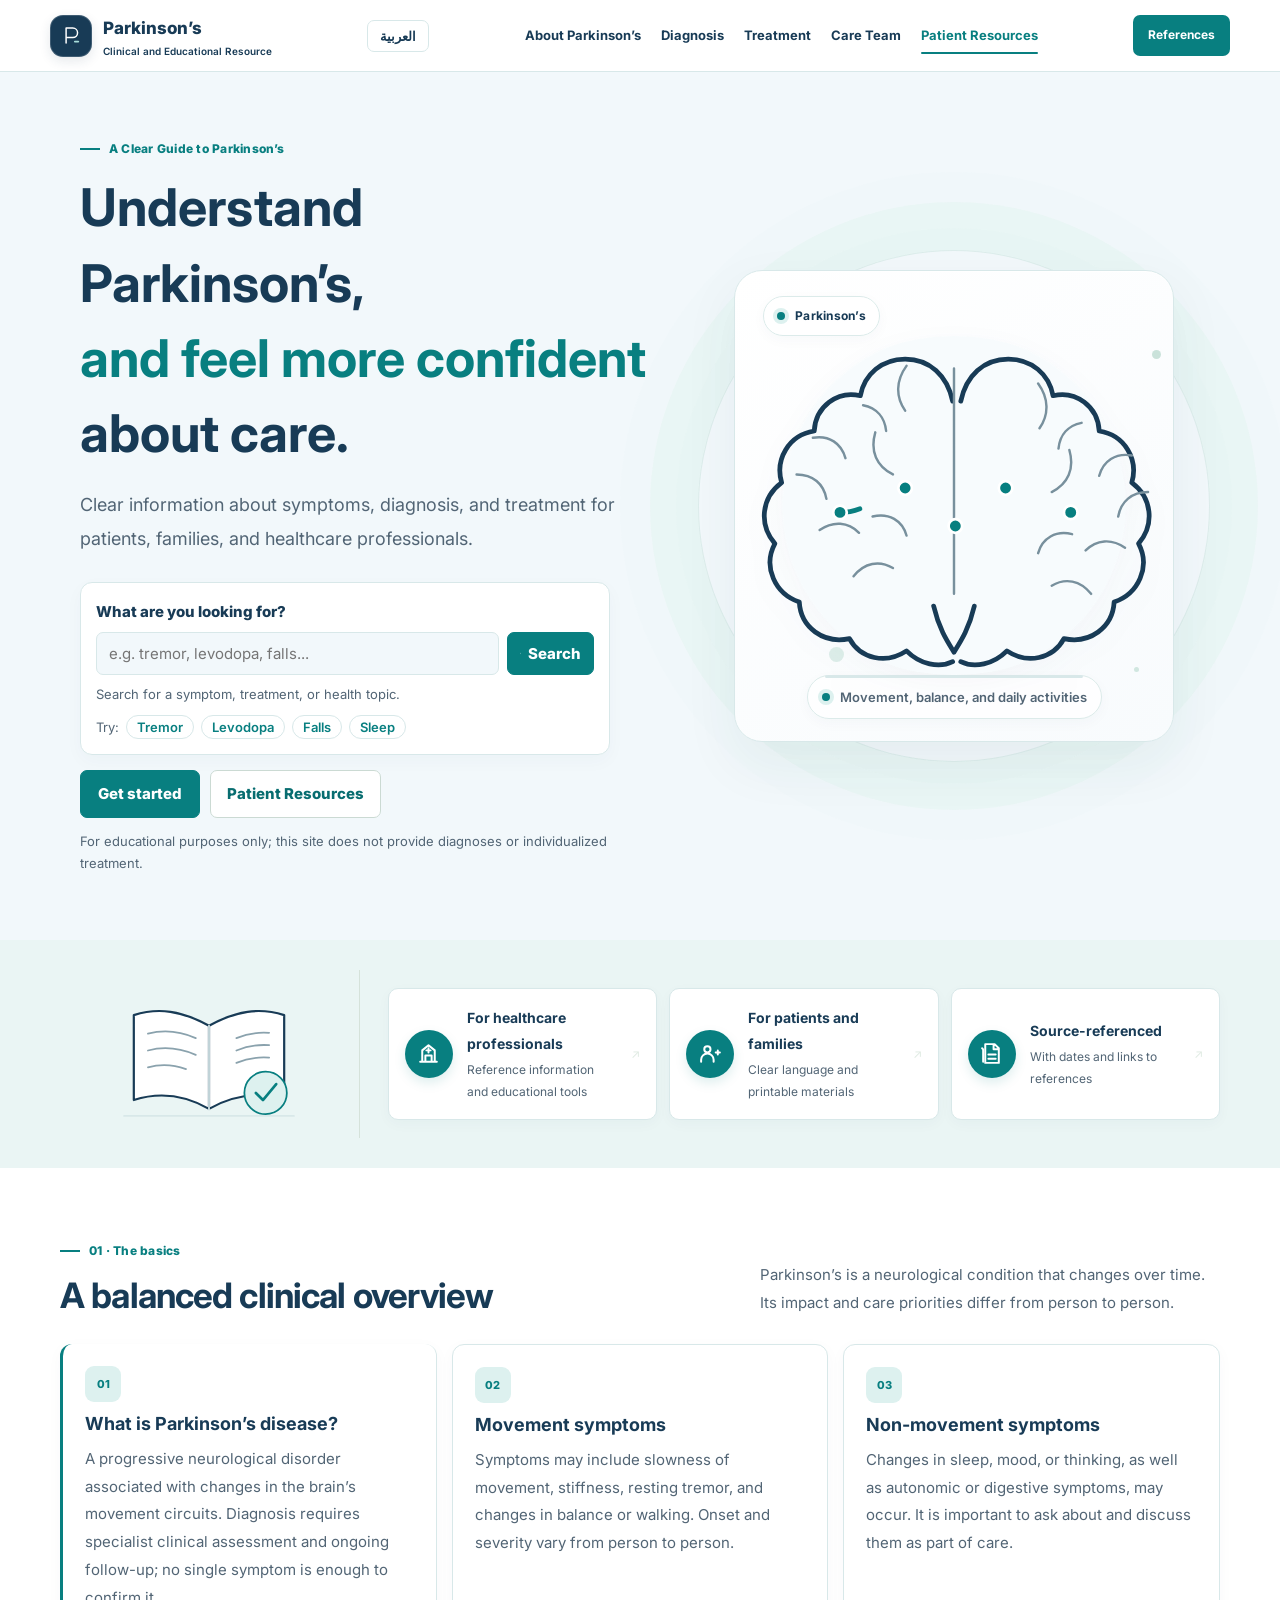
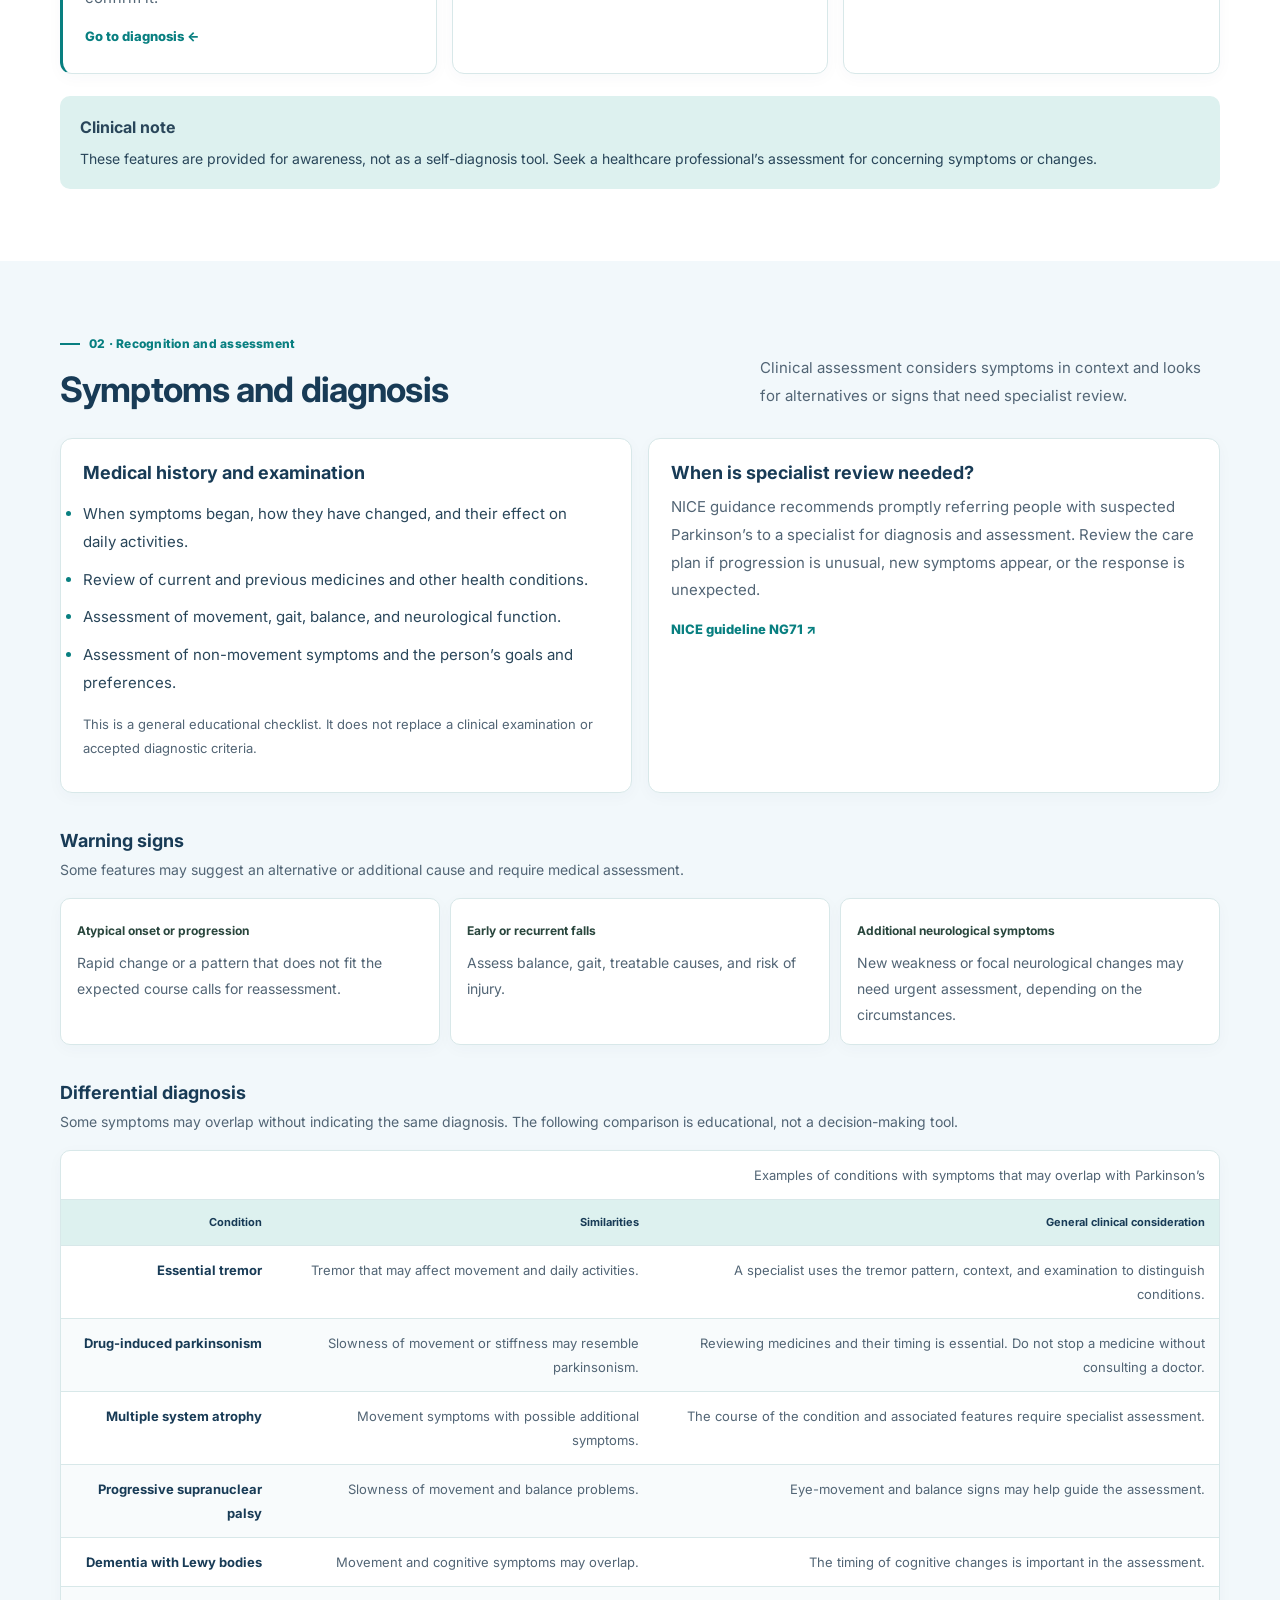
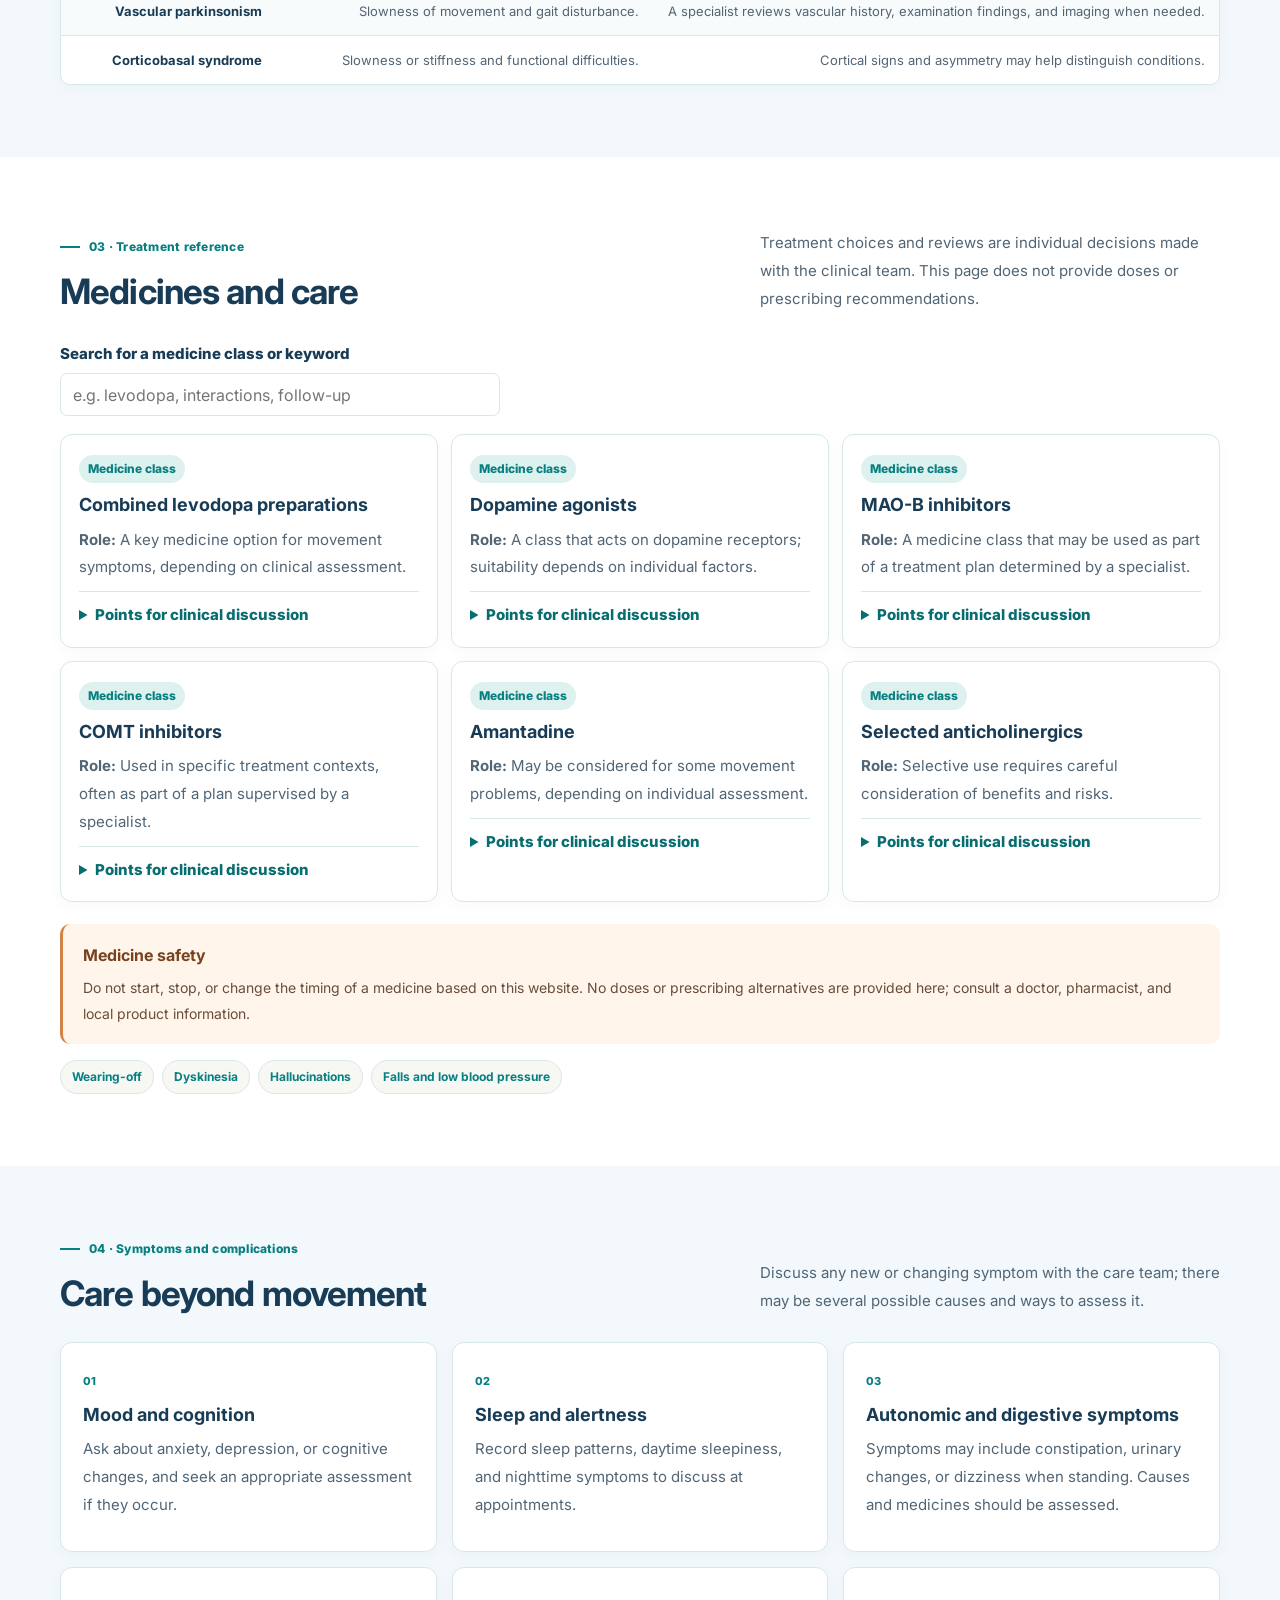
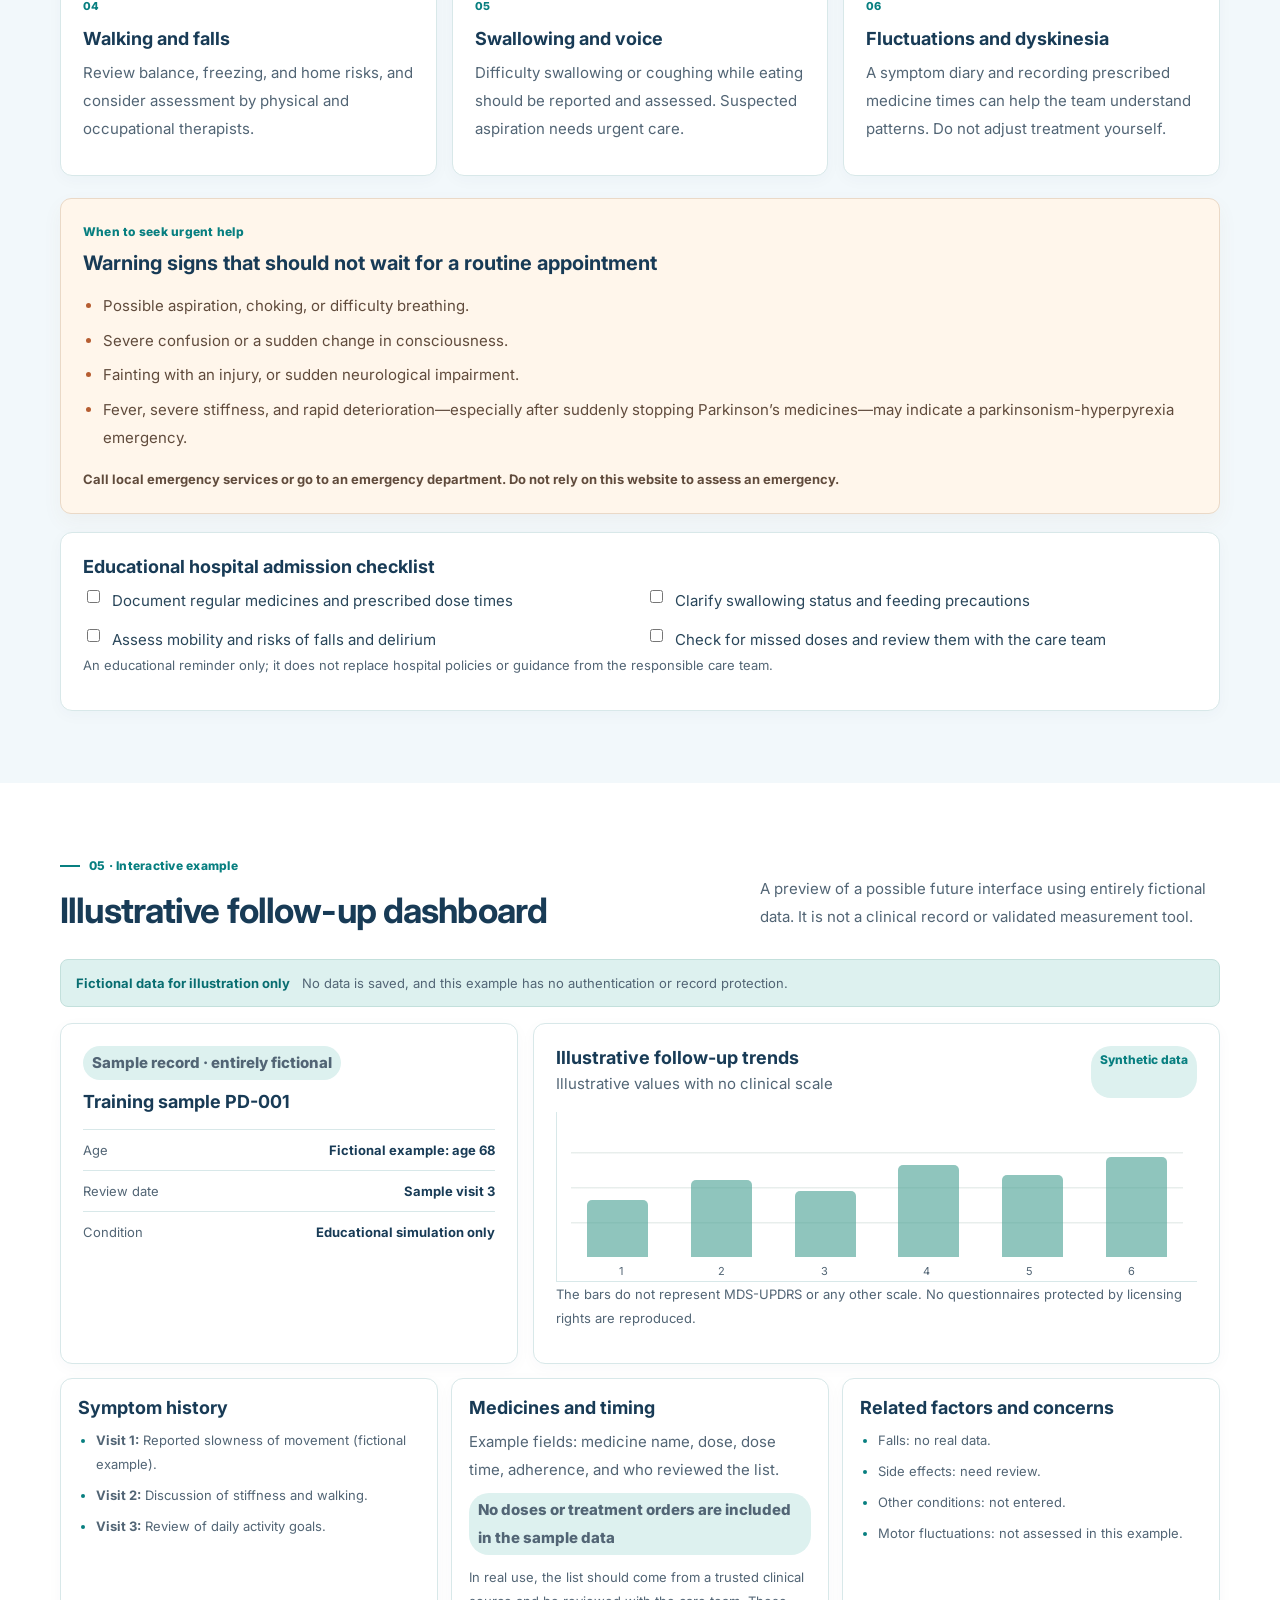
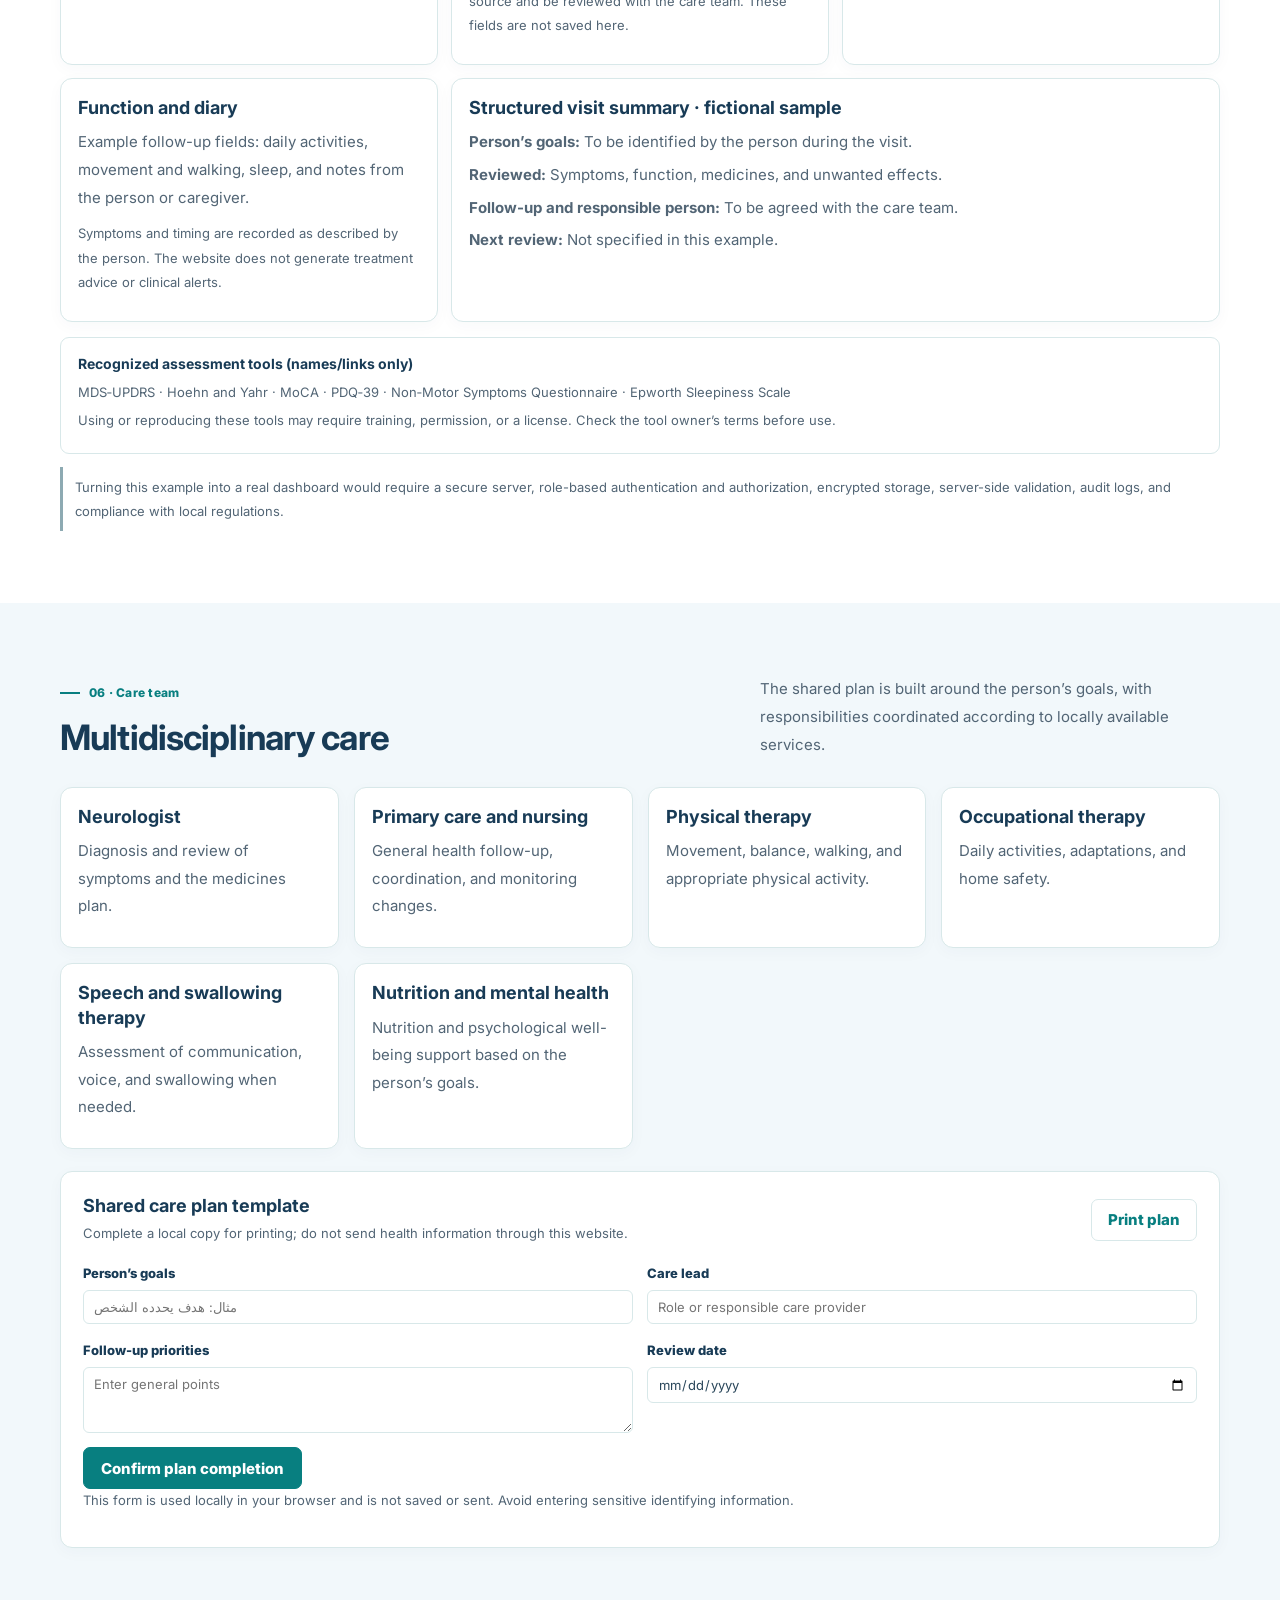
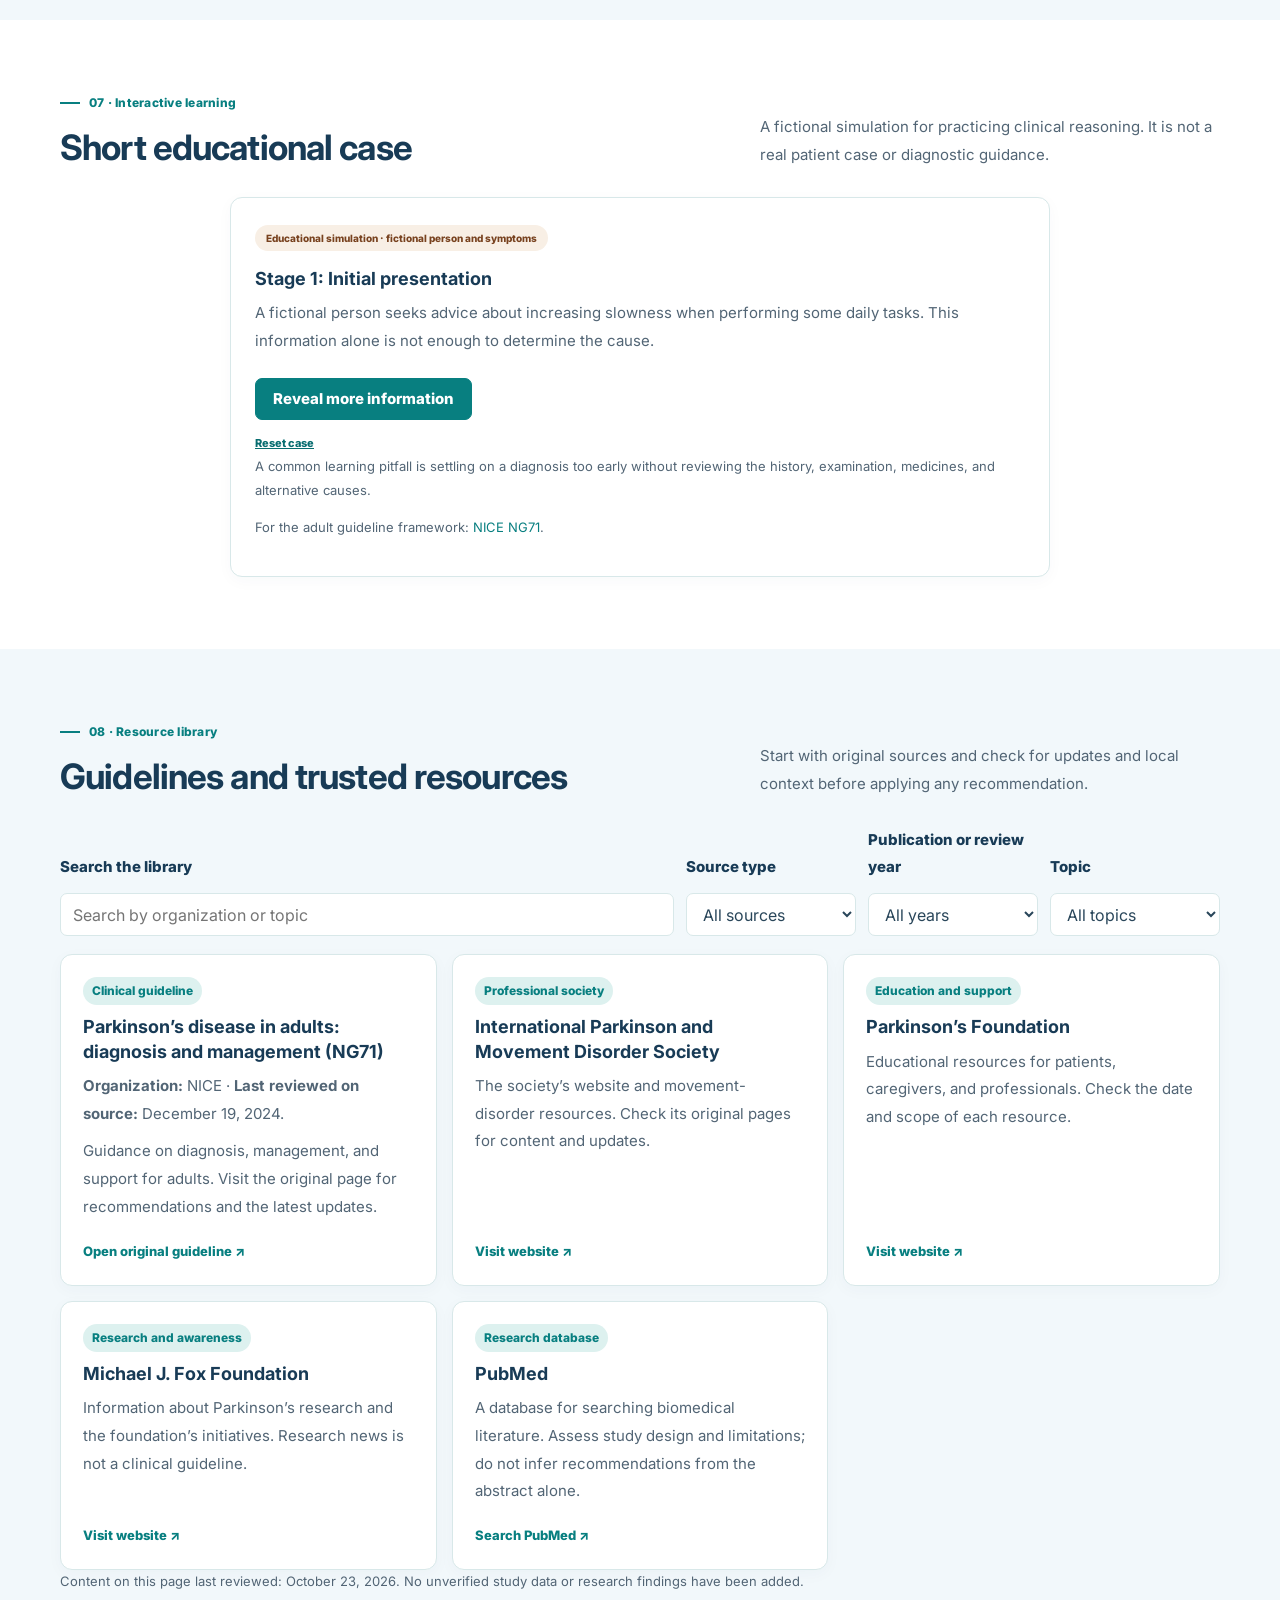
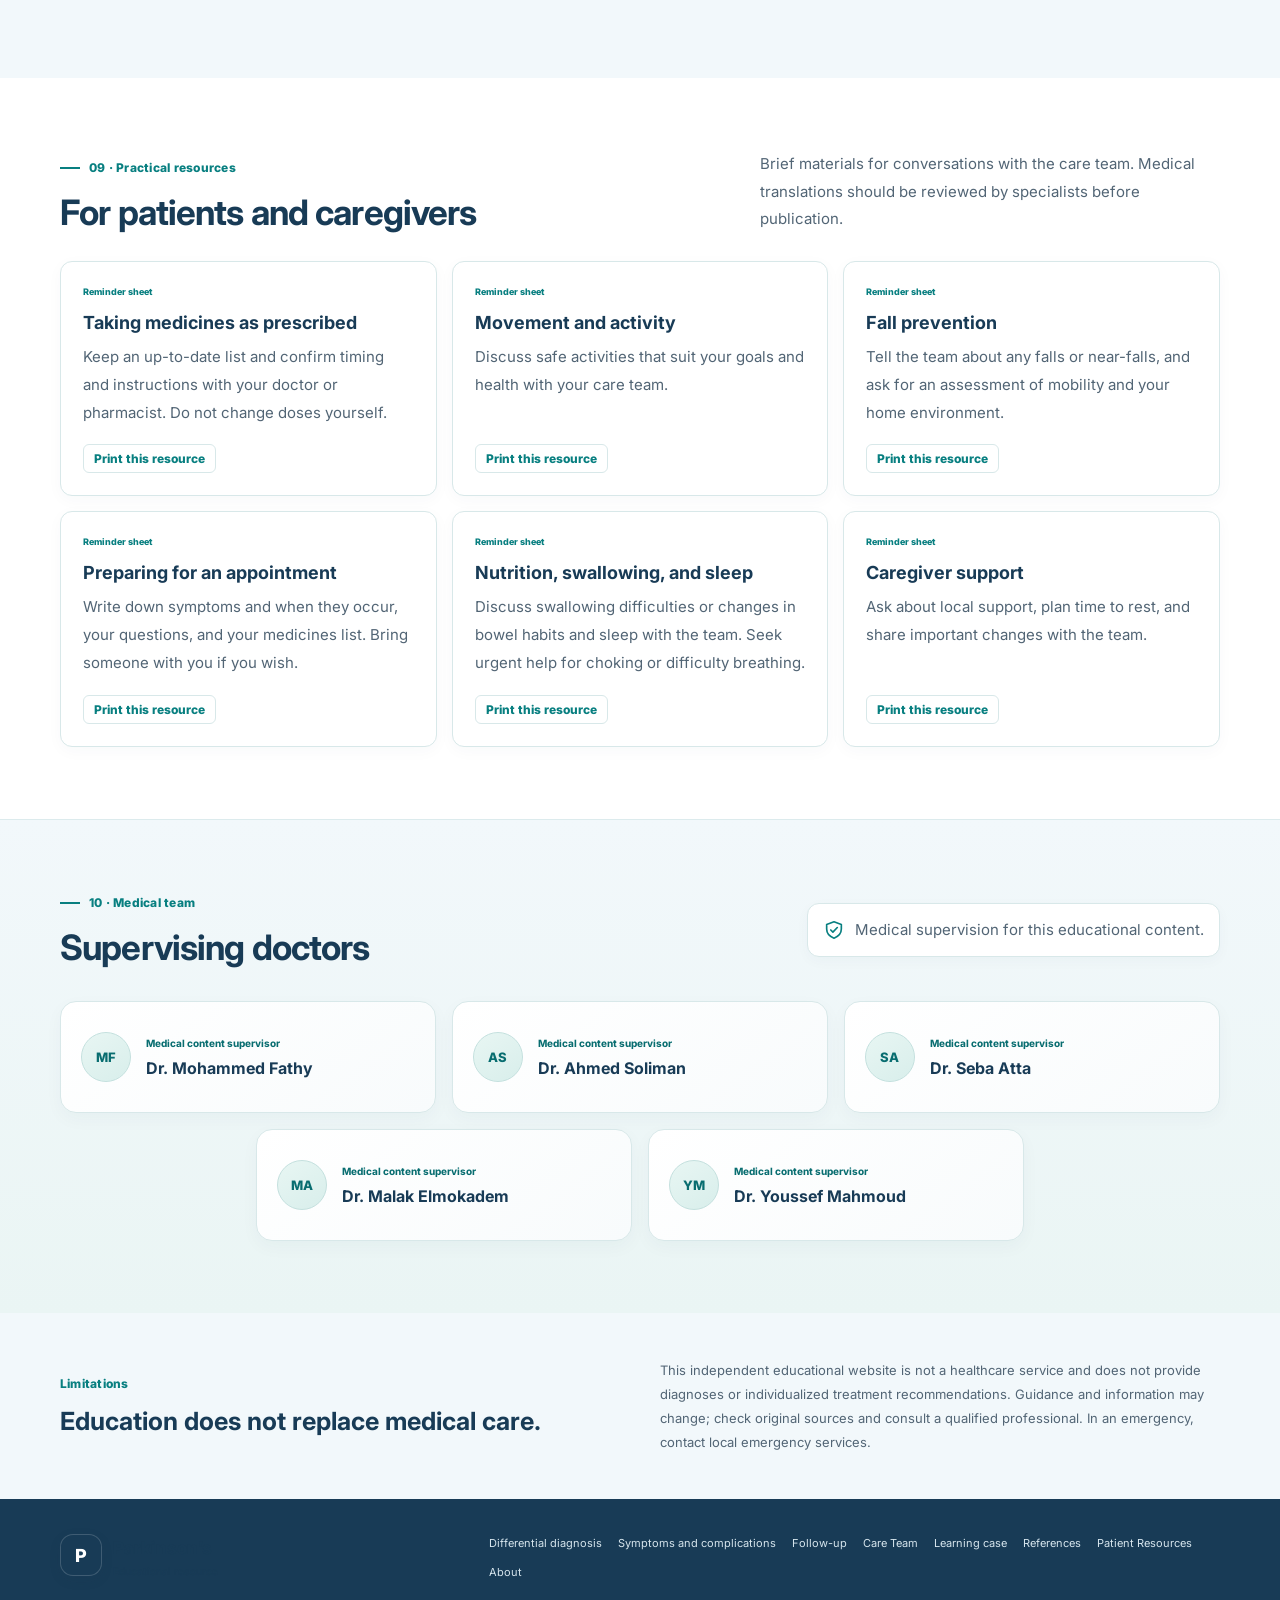
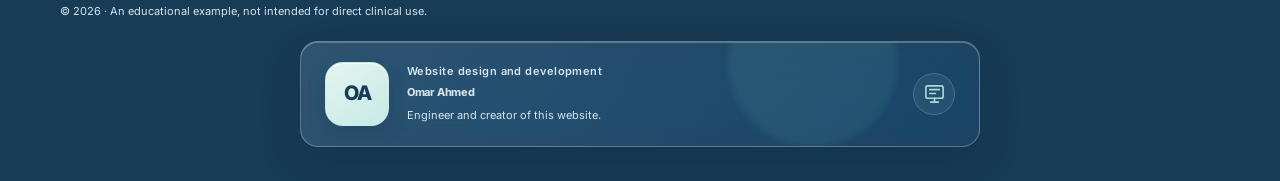
==== commit 917b9146: "Update print statement from 'Hello' to 'Goodbye'" ====
--- a/Finish Wepsite/index.html
+++ b/Finish Wepsite/index.html
@@ -517,7 +517,7 @@
             <article class="doctor-card"><span class="doctor-index" aria-hidden="true">MF</span><span class="doctor-info"><span class="doctor-role">الطبيب المشرف على المحتوى</span><h3>Dr. Mohammed Fathy</h3></span></article>
             <article class="doctor-card"><span class="doctor-index" aria-hidden="true">AS</span><span class="doctor-info"><span class="doctor-role">الطبيب المشرف على المحتوى</span><h3>Dr. Ahmed Soliman</h3></span></article>
             <article class="doctor-card"><span class="doctor-index" aria-hidden="true">SA</span><span class="doctor-info"><span class="doctor-role">الطبيب المشرف على المحتوى</span><h3>Dr. Seba Atta</h3></span></article>
-            <article class="doctor-card"><span class="doctor-index" aria-hidden="true">MA</span><span class="doctor-info"><span class="doctor-role">الطبيب المشرف على المحتوى</span><h3>Dr. Malak Almokaddam</h3></span></article>
+            <article class="doctor-card"><span class="doctor-index" aria-hidden="true">MA</span><span class="doctor-info"><span class="doctor-role">الطبيب المشرف على المحتوى</span><h3>Dr. Malak Elmokadem</h3></span></article>
             <article class="doctor-card"><span class="doctor-index" aria-hidden="true">YM</span><span class="doctor-info"><span class="doctor-role">الطبيب المشرف على المحتوى</span><h3>Dr. Youssef Mahmoud</h3></span></article>
           </div>
         </div>
